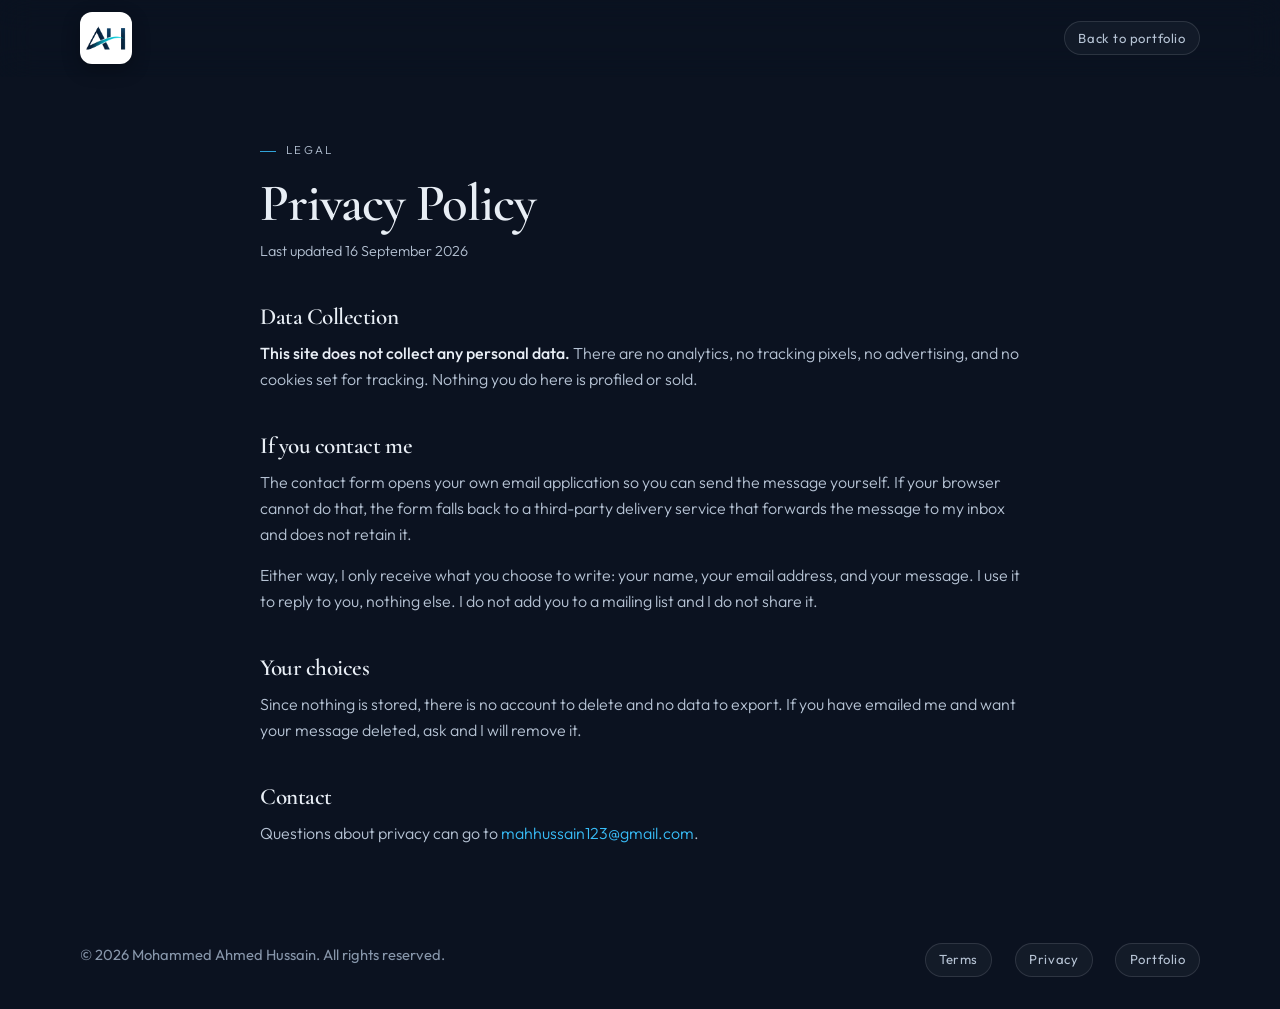
==== privacy.html @ 2aa9de1c "Rename privacy heading to Data Collection Co-authored-by: Cursor <cursoragent@cursor.com>" ====
<!doctype html>
<html lang="en">
  <head>
    <meta charset="utf-8" />
    <meta name="viewport" content="width=device-width, initial-scale=1" />
    <meta name="theme-color" content="#0b1220" />
    <title>Privacy Policy | Ahmed Hussain</title>
    <meta
      name="description"
      content="Privacy policy for ahmedhussain.in. The site collects no personal data, sets no tracking cookies, and runs no analytics."
    />
    <meta name="robots" content="index, follow" />
    <link rel="canonical" href="https://ahmedhussain.in/privacy.html" />
    <link rel="preconnect" href="https://fonts.googleapis.com" />
    <link rel="preconnect" href="https://fonts.gstatic.com" crossorigin />
    <link
      href="https://fonts.googleapis.com/css2?family=Cormorant+Garamond:ital,wght@0,500;0,600;0,700;1,500&family=Outfit:wght@300;400;500;600&display=swap"
      rel="stylesheet"
    />
    <link rel="icon" type="image/png" href="assets/favicon.png?v=2" />
    <link rel="stylesheet" href="styles.css?v=20260916f" />
  </head>
  <body class="legal-page">
    <header class="site-header">
      <div class="nav-wrap">
        <a class="logo" href="index.html" aria-label="Ahmed Hussain home">
          <img src="assets/logo.png" alt="AH logo" width="52" height="52" />
        </a>
        <a class="footer-link" href="index.html">Back to portfolio</a>
      </div>
    </header>

    <main class="legal" id="main">
      <p class="eyebrow">Legal</p>
      <h1>Privacy Policy</h1>
      <p class="legal-updated">Last updated 16 September 2026</p>

      <h2>Data Collection</h2>
      <p>
        <strong>This site does not collect any personal data.</strong>
        There are no analytics, no tracking pixels, no advertising, and no
        cookies set for tracking. Nothing you do here is profiled or sold.
      </p>

      <h2>If you contact me</h2>
      <p>
        The contact form opens your own email application so you can send the
        message yourself. If your browser cannot do that, the form falls back
        to a third-party delivery service that forwards the message to my
        inbox and does not retain it.
      </p>
      <p>
        Either way, I only receive what you choose to write: your name, your
        email address, and your message. I use it to reply to you, nothing
        else. I do not add you to a mailing list and I do not share it.
      </p>

      <h2>Your choices</h2>
      <p>
        Since nothing is stored, there is no account to delete and no data to
        export. If you have emailed me and want your message deleted, ask and
        I will remove it.
      </p>

      <h2>Contact</h2>
      <p>
        Questions about privacy can go to
        <a href="mailto:mahhussain123@gmail.com">mahhussain123@gmail.com</a>.
      </p>
    </main>

    <footer class="site-footer">
      <p>© <span id="year">2026</span> Mohammed Ahmed Hussain. All rights reserved.</p>
      <div class="footer-links">
        <a class="footer-link" href="terms.html">Terms</a>
        <a class="footer-link" href="privacy.html">Privacy</a>
        <a class="footer-link" href="index.html">Portfolio</a>
      </div>
    </footer>

    <script>
      document.getElementById("year").textContent = new Date().getFullYear();
    </script>
  </body>
</html>
---- styles.css ----
:root {
  --bg: #0b1220;
  --bg-deep: #151d2e;
  --ink: #e8eef5;
  --ink-soft: #b6c3d4;
  --muted: #8796aa;
  --line: rgba(232, 238, 245, 0.12);
  --teal: #38bdf8;
  --teal-deep: #7dd3fc;
  --amber: #67e8f9;
  --amber-soft: #164e63;
  --teal-rgb: 56, 189, 248;
  --amber-rgb: 103, 232, 249;
  --ink-rgb: 232, 238, 245;
  --aurora-1: #16324a;
  --aurora-2: #1a2740;
  --aurora-3: #122033;
  --white: #0f172a;
  --shadow: 0 24px 60px rgba(0, 0, 0, 0.35);
  --shadow-lift: 0 26px 54px rgba(0, 0, 0, 0.45);
  --radius: 28px;
  --max: 1120px;
  --ease: cubic-bezier(0.22, 0.68, 0.3, 1);
}

*,
*::before,
*::after {
  box-sizing: border-box;
}

html {
  scroll-behavior: smooth;
  scroll-padding-top: 88px;
}

html.lenis,
html.lenis body {
  height: auto;
}

html.lenis {
  scroll-behavior: auto;
}

body {
  margin: 0;
  position: relative;
  font-family: "Outfit", system-ui, sans-serif;
  color: var(--ink);
  background: var(--bg);
  line-height: 1.6;
  overflow-x: hidden;
}

img {
  max-width: 100%;
  display: block;
}

a {
  color: inherit;
  text-decoration: none;
}

h1,
h2,
h3 {
  font-family: "Cormorant Garamond", Georgia, serif;
  font-weight: 600;
  line-height: 1.08;
  letter-spacing: -0.02em;
  margin: 0;
}

p,
ul,
ol {
  margin: 0;
}

.sr-only {
  position: absolute;
  width: 1px;
  height: 1px;
  padding: 0;
  margin: -1px;
  overflow: hidden;
  clip: rect(0, 0, 0, 0);
  white-space: nowrap;
  border: 0;
}

.skip-link {
  position: absolute;
  left: 1rem;
  top: -4rem;
  background: var(--ink);
  color: var(--bg);
  padding: 0.6rem 1rem;
  z-index: 60;
}

.skip-link:focus {
  top: 1rem;
}

/* ---------- intro curtain ---------- */

.intro {
  position: fixed;
  inset: 0;
  z-index: 100;
  display: grid;
  place-items: center;
  background: var(--bg);
  pointer-events: none;
  animation: intro-out 0.7s var(--ease) 0.5s forwards;
}

.intro-mark {
  display: block;
  width: 64px;
  height: 64px;
  border-radius: 18px;
  overflow: hidden;
  box-shadow: 0 18px 40px rgba(var(--ink-rgb), 0.18);
  animation: intro-mark 1.15s var(--ease) both;
}

.intro-mark img {
  width: 100%;
  height: 100%;
  object-fit: cover;
}

@keyframes intro-out {
  to {
    opacity: 0;
    visibility: hidden;
  }
}

@keyframes intro-mark {
  0% {
    opacity: 0;
    transform: scale(0.8);
  }
  45% {
    opacity: 1;
    transform: scale(1);
  }
  100% {
    opacity: 0;
    transform: scale(1.08);
  }
}

/* ---------- ambient background ---------- */

.fx-canvas {
  position: fixed;
  inset: 0;
  pointer-events: none;
}

.fx-back {
  z-index: -1;
}

.fx-front {
  z-index: 55;
}

.aurora {
  position: fixed;
  inset: 0;
  z-index: -2;
  overflow: hidden;
  pointer-events: none;
  transform: translate3d(0, var(--aurora-y, 0px), 0);
  will-change: transform;
}

.blob {
  position: absolute;
  border-radius: 50%;
  filter: blur(70px);
  opacity: 0.55;
}

.blob-1 {
  width: 46vw;
  height: 46vw;
  top: -12vw;
  right: -8vw;
  background: radial-gradient(circle, var(--aurora-1) 0%, transparent 70%);
  animation: drift-1 22s ease-in-out infinite;
}

.blob-2 {
  width: 40vw;
  height: 40vw;
  top: 38vh;
  left: -12vw;
  background: radial-gradient(circle, var(--aurora-2) 0%, transparent 70%);
  animation: drift-2 27s ease-in-out infinite;
}

.blob-3 {
  width: 34vw;
  height: 34vw;
  bottom: -10vw;
  right: 12vw;
  background: radial-gradient(circle, var(--aurora-3) 0%, transparent 70%);
  animation: drift-3 31s ease-in-out infinite;
}

@keyframes drift-1 {
  50% {
    transform: translate3d(-4vw, 4vh, 0) scale(1.08);
  }
}

@keyframes drift-2 {
  50% {
    transform: translate3d(5vw, -5vh, 0) scale(1.12);
  }
}

@keyframes drift-3 {
  50% {
    transform: translate3d(-3vw, -4vh, 0) scale(1.06);
  }
}

/* Outline shapes parked in the page margins. The layer spans the document so
   they scroll past with the content, and clips so they can never widen it. */
.decor-layer {
  position: absolute;
  inset: 0;
  z-index: -1;
  overflow: hidden;
  pointer-events: none;
}

.deco {
  position: absolute;
  pointer-events: none;
  opacity: 0.5;
}

.deco-ring-1,
.deco-ring-2 {
  border: 1px solid rgba(var(--teal-rgb), 0.22);
  border-radius: 50%;
}

.deco-ring-1 {
  width: 190px;
  height: 190px;
  top: 14%;
  right: -60px;
  animation: deco-float-a 26s ease-in-out infinite;
}

.deco-ring-2 {
  width: 110px;
  height: 110px;
  top: 41%;
  left: -34px;
  animation: deco-float-b 31s ease-in-out infinite;
}

.deco-square {
  width: 120px;
  height: 120px;
  top: 63%;
  right: 3vw;
  border: 1px solid rgba(var(--amber-rgb), 0.16);
  border-radius: 28px;
  animation: deco-spin 44s linear infinite;
}

/* a thin plus mark, drawn from two crossed gradients */
.deco-cross {
  width: 46px;
  height: 46px;
  top: 84%;
  left: 5vw;
  background: linear-gradient(rgba(var(--teal-rgb), 0.3), rgba(var(--teal-rgb), 0.3))
      center / 1px 100% no-repeat,
    linear-gradient(rgba(var(--teal-rgb), 0.3), rgba(var(--teal-rgb), 0.3)) center /
      100% 1px no-repeat;
  animation: deco-float-b 19s ease-in-out infinite;
}

@keyframes deco-float-a {
  50% {
    transform: translate3d(-24px, 30px, 0) rotate(8deg);
  }
}

@keyframes deco-float-b {
  50% {
    transform: translate3d(20px, -26px, 0) rotate(-10deg);
  }
}

@keyframes deco-spin {
  to {
    transform: rotate(360deg);
  }
}

.grain {
  pointer-events: none;
  position: fixed;
  inset: 0;
  z-index: -1;
  opacity: 0.08;
  background-image: url("data:image/svg+xml,%3Csvg xmlns='http://www.w3.org/2000/svg' width='180' height='180'%3E%3Cfilter id='n'%3E%3CfeTurbulence type='fractalNoise' baseFrequency='.85' numOctaves='2' stitchTiles='stitch'/%3E%3C/filter%3E%3Crect width='180' height='180' filter='url(%23n)' opacity='.55'/%3E%3C/svg%3E");
}

.cursor-glow {
  position: fixed;
  top: 0;
  left: 0;
  width: 420px;
  height: 420px;
  margin: -210px 0 0 -210px;
  border-radius: 50%;
  pointer-events: none;
  z-index: 0;
  opacity: 0;
  background: radial-gradient(circle, rgba(var(--teal-rgb), 0.1) 0%, transparent 65%);
  transition: opacity 0.5s ease;
  will-change: transform;
}

.cursor-glow.is-on {
  opacity: 1;
}

/* warms up over anything interactive */
.cursor-glow.is-hot {
  background: radial-gradient(circle, rgba(var(--amber-rgb), 0.15) 0%, transparent 62%);
}

.scroll-progress {
  position: fixed;
  top: 0;
  left: 0;
  right: 0;
  height: 3px;
  z-index: 50;
  background: transparent;
}

.scroll-progress span {
  display: block;
  height: 100%;
  width: 0;
  background: linear-gradient(90deg, var(--teal), var(--amber));
  box-shadow: 0 0 12px rgba(var(--teal-rgb), 0.4);
}

.site-header,
main,
.site-footer {
  position: relative;
  z-index: 1;
}

/* ---------- header ---------- */

.site-header {
  position: sticky;
  top: 0;
  z-index: 40;
  backdrop-filter: blur(16px);
  background: color-mix(in srgb, var(--bg) 72%, transparent);
  border-bottom: 1px solid transparent;
  transition: border-color 0.3s ease, background 0.3s ease,
    box-shadow 0.3s ease;
}

.site-header.scrolled {
  border-bottom-color: var(--line);
  background: color-mix(in srgb, var(--bg) 94%, transparent);
  box-shadow: 0 10px 30px rgba(var(--ink-rgb), 0.06);
}

.nav-wrap {
  width: min(var(--max), calc(100% - 2.5rem));
  margin: 0 auto;
  display: flex;
  align-items: center;
  justify-content: space-between;
  min-height: 76px;
  transition: min-height 0.3s ease;
}

.site-header.scrolled .nav-wrap {
  min-height: 66px;
}

.logo {
  display: inline-flex;
  align-items: center;
  line-height: 0;
  border-radius: 12px;
  overflow: hidden;
  background: #fff;
  box-shadow: 0 6px 18px rgba(0, 0, 0, 0.28);
  transition: transform 0.35s var(--ease), box-shadow 0.35s ease;
}

.logo img {
  width: 52px;
  height: 52px;
  display: block;
  object-fit: cover;
  transition: transform 0.4s var(--ease);
}

.logo:hover,
.logo:focus-visible {
  transform: translateY(-2px) rotate(-2deg);
  box-shadow: 0 14px 26px rgba(var(--ink-rgb), 0.18);
}

.logo:hover img {
  transform: scale(1.06);
}

.site-nav {
  display: flex;
  align-items: center;
  gap: 1.6rem;
  font-size: 0.92rem;
  font-weight: 500;
}

.site-nav a {
  position: relative;
  transition: color 0.25s ease;
}

.site-nav a:not(.nav-cta)::after {
  content: "";
  position: absolute;
  left: 0;
  bottom: -6px;
  width: 0;
  height: 1.5px;
  border-radius: 2px;
  background: linear-gradient(90deg, var(--teal), var(--amber));
  transition: width 0.3s var(--ease);
}

.site-nav a:not(.nav-cta):hover::after,
.site-nav a:not(.nav-cta):focus-visible::after,
.site-nav a:not(.nav-cta).active::after {
  width: 100%;
}

.site-nav a:not(.nav-cta).active {
  color: var(--teal-deep);
}

.nav-cta {
  background: var(--ink);
  color: var(--bg);
  padding: 0.55rem 1.1rem;
  border-radius: 999px;
  overflow: hidden;
  --tx: 0px;
  --ty: 0px;
  --stretch-x: 1;
  --stretch-y: 1;
  --pull-angle: 0deg;
  transform: translate3d(var(--tx), var(--ty), 0) rotate(var(--pull-angle))
    scale(var(--stretch-x), var(--stretch-y)) rotate(calc(var(--pull-angle) * -1));
  transition: background 0.3s ease, transform 0.25s var(--ease),
    box-shadow 0.3s ease;
}

.nav-cta:hover,
.nav-cta:focus-visible {
  background: var(--teal);
  box-shadow: 0 10px 22px rgba(var(--teal-rgb), 0.28), 0 0 22px var(--rim-glow);
}

.nav-toggle {
  display: none;
  width: 42px;
  height: 42px;
  border: 1px solid var(--line);
  background: transparent;
  border-radius: 999px;
  cursor: pointer;
  position: relative;
  transition: border-color 0.25s ease, background 0.25s ease;
}

.nav-toggle:hover {
  border-color: var(--ink);
  background: rgba(var(--ink-rgb), 0.06);
}

.nav-toggle .bar {
  position: absolute;
  left: 12px;
  right: 12px;
  height: 1.5px;
  background: var(--ink);
  transition: transform 0.3s var(--ease), top 0.3s var(--ease);
}

.nav-toggle .bar:nth-child(2) {
  top: 16px;
}

.nav-toggle .bar:nth-child(3) {
  top: 24px;
}

.nav-toggle[aria-expanded="true"] .bar:nth-child(2) {
  top: 20px;
  transform: rotate(45deg);
}

.nav-toggle[aria-expanded="true"] .bar:nth-child(3) {
  top: 20px;
  transform: rotate(-45deg);
}

/* ---------- buttons ---------- */

@property --angle {
  syntax: "<angle>";
  inherits: true;
  initial-value: 0deg;
}

.btn {
  position: relative;
  isolation: isolate;
  overflow: hidden;
  display: inline-flex;
  align-items: center;
  gap: 0.55rem;
  border: 0;
  cursor: pointer;
  font: inherit;
  font-weight: 500;
  border-radius: 999px;
  padding: 0.9rem 1.45rem;
  --tx: 0px;
  --ty: 0px;
  --stretch-x: 1;
  --stretch-y: 1;
  --pull-angle: 0deg;
  transform: translate3d(var(--tx), var(--ty), 0) rotate(var(--pull-angle))
    scale(var(--stretch-x), var(--stretch-y)) rotate(calc(var(--pull-angle) * -1));
  transition: transform 0.25s var(--ease), background 0.3s ease,
    color 0.3s ease, box-shadow 0.35s ease, border-color 0.3s ease;
}

.btn.is-pulling,
.nav-cta.is-pulling {
  transition: background 0.3s ease, color 0.3s ease, box-shadow 0.35s ease,
    border-color 0.3s ease;
  will-change: transform;
  z-index: 5;
}

.btn.is-snapping,
.nav-cta.is-snapping {
  transition: transform 0.55s cubic-bezier(0.2, 1.55, 0.35, 1), background 0.3s ease,
    color 0.3s ease, box-shadow 0.35s ease, border-color 0.3s ease;
}

.btn > span:not(.ripple),
.btn > svg {
  position: relative;
  z-index: 2;
}

/* Hover lights the whole button edge, with two bright hot spots that travel
   around it. Rim colours are per-button so they read on light and dark faces.
   script.js advances --angle, so the sweep runs even in browsers that cannot
   interpolate a registered custom property. */
.btn,
.nav-cta {
  --rim: rgba(255, 255, 255, 0.34);
  --rim-hot: rgba(255, 255, 255, 0.9);
  --rim-core: #ffffff;
  --rim-glow: rgba(255, 255, 255, 0.35);
}

.btn-ghost,
.linkedin-btn,
.contact-resume {
  --rim: rgba(255, 255, 255, 0.34);
  --rim-hot: rgba(255, 255, 255, 0.9);
  --rim-core: #ffffff;
  --rim-glow: rgba(255, 255, 255, 0.35);
}

.btn::before,
.nav-cta::before {
  content: "";
  position: absolute;
  inset: 0;
  z-index: 3;
  border-radius: inherit;
  padding: 3px;
  opacity: 0;
  pointer-events: none;
  background: conic-gradient(
    from var(--angle, 0deg),
    var(--rim) 0deg,
    var(--rim-hot) 32deg,
    var(--rim-core) 47deg,
    var(--rim-hot) 62deg,
    var(--rim) 96deg,
    var(--rim) 172deg,
    var(--rim-hot) 212deg,
    var(--rim-core) 227deg,
    var(--rim-hot) 242deg,
    var(--rim) 276deg,
    var(--rim) 360deg
  );
  -webkit-mask: linear-gradient(#000 0 0) content-box, linear-gradient(#000 0 0);
  -webkit-mask-composite: xor;
  mask: linear-gradient(#000 0 0) content-box, linear-gradient(#000 0 0);
  mask-composite: exclude;
  transition: opacity 0.2s ease;
}

.btn:hover::before,
.btn:focus-visible::before,
.btn.is-pressed::before,
.nav-cta:hover::before,
.nav-cta:focus-visible::before,
.nav-cta.is-pressed::before {
  opacity: 1;
}

.btn svg {
  width: 16px;
  height: 16px;
  transition: transform 0.35s var(--ease);
}

.btn:hover svg {
  transform: translate3d(2px, -2px, 0);
}

.btn::after {
  content: "";
  position: absolute;
  top: 0;
  bottom: 0;
  left: -130%;
  width: 55%;
  z-index: 1;
  transform: skewX(-18deg);
  background: linear-gradient(
    100deg,
    transparent,
    rgba(255, 255, 255, 0.4),
    transparent
  );
  transition: left 0.65s var(--ease);
}

.btn:hover::after,
.btn:focus-visible::after {
  left: 150%;
}

.btn-primary {
  background: var(--ink);
  color: var(--bg);
  box-shadow: 0 10px 24px rgba(var(--ink-rgb), 0.18);
}

.btn-primary:hover,
.btn-primary:focus-visible {
  background: var(--teal);
  box-shadow: 0 18px 34px rgba(var(--teal-rgb), 0.32), 0 0 30px var(--rim-glow);
}

.btn-ghost {
  background: rgba(var(--ink-rgb), 0.05);
  color: var(--ink);
  border: 1px solid var(--line);
}

.btn-ghost::after {
  background: linear-gradient(
    100deg,
    transparent,
    rgba(var(--ink-rgb), 0.07),
    transparent
  );
}

.btn-ghost:hover,
.btn-ghost:focus-visible {
  border-color: var(--ink);
  background: rgba(var(--ink-rgb), 0.1);
  box-shadow: 0 14px 28px rgba(var(--ink-rgb), 0.1), 0 0 26px var(--rim-glow);
}

.ripple {
  position: absolute;
  z-index: 1;
  border-radius: 50%;
  transform: scale(0);
  background: rgba(255, 255, 255, 0.35);
  animation: ripple 0.65s ease-out forwards;
  pointer-events: none;
}

.btn-ghost .ripple {
  background: rgba(var(--ink-rgb), 0.12);
}

@keyframes ripple {
  to {
    transform: scale(2.6);
    opacity: 0;
  }
}

/* ---------- hero ---------- */

.hero {
  position: relative;
  width: min(var(--max), calc(100% - 2.5rem));
  margin: 2.2rem auto 0;
  display: grid;
  grid-template-columns: 1.05fr 0.95fr;
  gap: 3.5rem;
  align-items: center;
  min-height: calc(100vh - 150px);
  padding-bottom: 4rem;
}

.badge[hidden] {
  display: none;
}

.badge {
  display: inline-flex;
  align-items: center;
  gap: 0.55rem;
  padding: 0.4rem 0.9rem;
  margin-bottom: 1.1rem;
  border: 1px solid var(--line);
  border-radius: 999px;
  background: rgba(var(--ink-rgb), 0.08);
  font-size: 0.8rem;
  color: var(--ink-soft);
  backdrop-filter: blur(6px);
}

.pulse {
  position: relative;
  width: 8px;
  height: 8px;
  border-radius: 50%;
  background: #3f9e6f;
  flex: 0 0 auto;
}

.pulse::after {
  content: "";
  position: absolute;
  inset: 0;
  border-radius: 50%;
  background: #3f9e6f;
  animation: ping 1.9s ease-out infinite;
}

@keyframes ping {
  from {
    transform: scale(1);
    opacity: 0.6;
  }
  to {
    transform: scale(3);
    opacity: 0;
  }
}

.eyebrow {
  color: var(--teal);
  text-transform: uppercase;
  letter-spacing: 0.18em;
  font-size: 0.72rem;
  font-weight: 600;
  margin-bottom: 1rem;
}

.hero-hello {
  margin: 0 0 0.15rem;
  font-family: "Cormorant Garamond", Georgia, serif;
  font-size: clamp(1.35rem, 2.4vw, 1.85rem);
  font-style: italic;
  font-weight: 500;
  color: var(--ink-soft);
  letter-spacing: -0.01em;
}

.hero-title {
  font-size: clamp(3.4rem, 7vw, 6.4rem);
  font-weight: 600;
}

.hero-title .line {
  display: block;
  overflow: hidden;
}

.hero-title .line span {
  display: block;
}

.role {
  margin-top: 0.85rem;
  font-size: 1.08rem;
  color: var(--ink-soft);
  max-width: 30rem;
  overflow-wrap: break-word;
}

.rotator {
  display: inline-block;
  color: var(--teal-deep);
  font-weight: 500;
  transition: opacity 0.35s ease, transform 0.35s var(--ease);
}

.rotator.is-swapping {
  opacity: 0;
  transform: translateY(-8px);
}

.lede {
  margin-top: 1.4rem;
  max-width: 36rem;
  font-size: 1.08rem;
  color: var(--ink-soft);
  font-weight: 300;
  overflow-wrap: anywhere;
}

.lede-support {
  margin-top: 0.85rem;
  font-size: 0.98rem;
  opacity: 0.92;
}

.hero-actions {
  display: flex;
  flex-wrap: wrap;
  gap: 0.8rem;
  margin-top: 2rem;
}

.hero-portrait {
  position: relative;
  isolation: isolate;
  padding: 18px;
}

.portrait-glow {
  position: absolute;
  inset: -8% -6%;
  z-index: -1;
  border-radius: 50%;
  filter: blur(46px);
  opacity: 0.75;
  background: radial-gradient(
    circle at 50% 40%,
    rgba(var(--teal-rgb), 0.22),
    transparent 70%
  );
  animation: breathe 9s ease-in-out infinite;
}

@keyframes breathe {
  50% {
    transform: scale(1.08);
    opacity: 0.95;
  }
}

.portrait-ring {
  position: absolute;
  inset: 4px;
  border: 1px dashed var(--amber-soft);
  border-radius: 42% 42% 28% 28% / 28% 28% 48% 48%;
  pointer-events: none;
  animation: ring-spin 38s linear infinite;
}

@keyframes ring-spin {
  to {
    transform: rotate(360deg);
  }
}

.portrait-frame {
  position: relative;
  border-radius: 42% 42% 28% 28% / 28% 28% 48% 48%;
  overflow: hidden;
  box-shadow: var(--shadow);
  background: #ccd6dc;
  aspect-ratio: 4 / 5;
  animation: float 7s ease-in-out infinite;
  transition: box-shadow 0.4s ease;
}

@keyframes float {
  50% {
    transform: translateY(-12px);
  }
}

.hero-portrait:hover .portrait-frame {
  box-shadow: 0 34px 70px rgba(var(--ink-rgb), 0.22);
}

.portrait-frame img {
  width: 100%;
  height: 100%;
  object-fit: cover;
  object-position: 50% 12%;
  transform: scale(1.04);
  transition: transform 0.9s var(--ease);
}

.hero-portrait:hover .portrait-frame img {
  transform: scale(1.09);
}

.portrait-shine {
  position: absolute;
  top: -60%;
  left: -70%;
  width: 55%;
  height: 220%;
  transform: rotate(18deg);
  background: linear-gradient(
    100deg,
    transparent,
    rgba(255, 255, 255, 0.35),
    transparent
  );
  transition: left 0.9s var(--ease);
  pointer-events: none;
}

.hero-portrait:hover .portrait-shine {
  left: 130%;
}

.scroll-cue {
  position: absolute;
  left: 50%;
  bottom: 0.4rem;
  transform: translateX(-50%);
  display: flex;
  align-items: center;
  gap: 0.6rem;
  color: var(--muted);
  font-size: 0.75rem;
  letter-spacing: 0.16em;
  text-transform: uppercase;
  transition: color 0.3s ease;
}

.scroll-cue:hover {
  color: var(--teal);
}

.scroll-cue-track {
  position: relative;
  width: 22px;
  height: 36px;
  border: 1px solid var(--line);
  border-radius: 999px;
  display: block;
}

.scroll-cue-dot {
  position: absolute;
  left: 50%;
  top: 7px;
  width: 4px;
  height: 4px;
  margin-left: -2px;
  border-radius: 50%;
  background: var(--teal);
  animation: cue 1.9s ease-in-out infinite;
}

@keyframes cue {
  50% {
    transform: translateY(16px);
    opacity: 0.35;
  }
}

/* ---------- stats ---------- */

.stats {
  width: min(var(--max), calc(100% - 2.5rem));
  margin: 0 auto;
  display: grid;
  grid-template-columns: repeat(4, 1fr);
  border-top: 1px solid var(--line);
  border-bottom: 1px solid var(--line);
}

.stats article {
  padding: 1.7rem 1.2rem;
  transition: background 0.35s ease;
}

.stats article + article {
  border-left: 1px solid var(--line);
}

.stats article:hover {
  background: rgba(var(--ink-rgb), 0.06);
}

.stats strong {
  display: block;
  font-family: "Cormorant Garamond", Georgia, serif;
  font-size: 2.4rem;
  font-weight: 600;
  line-height: 1;
  margin-bottom: 0.45rem;
  transition: color 0.3s ease, transform 0.35s var(--ease);
}

.stats article:hover strong {
  color: var(--teal);
  transform: translateY(-2px);
}

.stats span {
  color: var(--muted);
  font-size: 0.92rem;
}

/* ---------- marquee ---------- */

.marquee {
  margin-top: 3rem;
  padding: 1.05rem 0;
  overflow: hidden;
  border-top: 1px solid var(--line);
  border-bottom: 1px solid var(--line);
  -webkit-mask-image: linear-gradient(
    90deg,
    transparent,
    #000 12%,
    #000 88%,
    transparent
  );
  mask-image: linear-gradient(
    90deg,
    transparent,
    #000 12%,
    #000 88%,
    transparent
  );
}

.marquee-track {
  display: flex;
  align-items: center;
  gap: 1.6rem;
  width: max-content;
  animation: marquee 34s linear infinite;
  font-family: "Cormorant Garamond", Georgia, serif;
  font-size: 1.35rem;
  color: var(--teal-deep);
  opacity: 0.75;
  white-space: nowrap;
}

.marquee:hover .marquee-track {
  animation-play-state: paused;
}

@keyframes marquee {
  to {
    transform: translateX(-50%);
  }
}

/* ---------- sections ---------- */

.section {
  width: min(var(--max), calc(100% - 2.5rem));
  margin: 0 auto;
  padding: 6.5rem 0 0;
  scroll-margin-top: 88px;
}

/* Hairline seam with a lit centre dot, drawn outward as the section arrives.
   Both marks live in one pseudo-element so .section needs no positioning. */
.section::before {
  content: "";
  display: block;
  height: 9px;
  width: min(100%, 720px);
  margin: 0 auto 4.2rem;
  transition: transform 1.2s var(--ease), opacity 0.8s ease;
  background: linear-gradient(
        90deg,
        transparent,
        var(--line) 22%,
        var(--line) 78%,
        transparent
      )
      center / 100% 1px no-repeat,
    radial-gradient(circle, var(--teal) 0 2.5px, transparent 3px) center / 100% 100%
      no-repeat;
}

/* only hidden up front when scripting can draw it back in */
html.js .section::before {
  transform: scaleX(0.15);
  opacity: 0;
}

html.js .section.is-seamed::before {
  transform: scaleX(1);
  opacity: 1;
}

/* Blueprint patch: a faint measured grid, masked to a soft circle so it reads
   as texture in the margin rather than a panel with edges. */
.capability,
.approach {
  position: relative;
}

.capability::after,
.approach::after {
  content: "";
  position: absolute;
  z-index: -1;
  width: 330px;
  height: 330px;
  pointer-events: none;
  background-image: repeating-linear-gradient(
      90deg,
      rgba(var(--teal-rgb), 0.17) 0 1px,
      transparent 1px 46px
    ),
    repeating-linear-gradient(
      0deg,
      rgba(var(--teal-rgb), 0.17) 0 1px,
      transparent 1px 46px
    );
  -webkit-mask-image: radial-gradient(circle at 50% 50%, #000, transparent 68%);
  mask-image: radial-gradient(circle at 50% 50%, #000, transparent 68%);
}

.capability::after {
  top: 7rem;
  right: -70px;
}

.approach::after {
  bottom: -40px;
  left: -80px;
}

/* leading tick, pairing with the trailing rule below */
.eyebrow::before {
  content: "";
  display: inline-block;
  width: 16px;
  height: 1px;
  margin-right: 0.65rem;
  vertical-align: middle;
  background: var(--teal);
  opacity: 0.85;
}

.section-heading .eyebrow::after {
  content: "";
  display: inline-block;
  width: 0;
  height: 1px;
  margin-left: 0.7rem;
  vertical-align: middle;
  background: linear-gradient(90deg, var(--teal), transparent);
  transition: width 0.9s var(--ease) 0.25s;
}

.section-heading .eyebrow.is-visible::after {
  width: 64px;
}

.section-heading h2 {
  font-size: clamp(2.2rem, 4vw, 3.6rem);
  max-width: 14ch;
}

@supports (-webkit-background-clip: text) or (background-clip: text) {
  .section-heading h2 {
    background: linear-gradient(100deg, var(--ink) 20%, var(--teal) 100%);
    -webkit-background-clip: text;
    background-clip: text;
    color: transparent;
  }
}

.about-grid {
  margin-top: 2.6rem;
  display: grid;
  grid-template-columns: 0.85fr 1.15fr;
  gap: 3rem;
  align-items: start;
}

.about blockquote {
  position: relative;
  font-family: "Cormorant Garamond", Georgia, serif;
  font-size: clamp(1.7rem, 3vw, 2.35rem);
  font-style: italic;
  line-height: 1.25;
  color: var(--teal-deep);
  padding-left: 1.4rem;
}

.about blockquote::before {
  content: "";
  position: absolute;
  left: 0;
  top: 0.2rem;
  bottom: 0.2rem;
  width: 2px;
  border-radius: 2px;
  background: linear-gradient(var(--teal), transparent);
}

.about-copy p + p {
  margin-top: 1.1rem;
}

.about-copy {
  color: var(--ink-soft);
  font-size: 1.05rem;
  font-weight: 300;
}

/* ---------- timeline ---------- */

.timeline {
  list-style: none;
  padding: 0;
  margin: 3rem 0 0;
}

.timeline > li {
  position: relative;
  display: grid;
  grid-template-columns: 220px 1fr;
  gap: 2.5rem;
  padding: 2.2rem 0;
  border-top: 1px solid var(--line);
}

.timeline > li::after {
  content: "";
  position: absolute;
  left: 192px;
  top: 2.75rem;
  width: 9px;
  height: 9px;
  border-radius: 50%;
  background: var(--teal);
  box-shadow: 0 0 0 5px rgba(var(--teal-rgb), 0.12);
  transform: scale(0);
  transition: transform 0.5s var(--ease) 0.15s;
}

.timeline > li.is-visible::after {
  transform: scale(1);
}

.timeline > li:hover::after {
  background: var(--amber);
  box-shadow: 0 0 0 8px rgba(var(--amber-rgb), 0.16);
}

.when {
  display: flex;
  flex-direction: column;
  gap: 0.35rem;
  color: var(--muted);
  font-size: 0.92rem;
  padding-top: 0.35rem;
}

.when-range {
  color: var(--ink-soft);
  font-weight: 500;
}

.what h3 {
  font-size: 2rem;
  transition: color 0.3s ease;
}

.timeline > li:hover .what h3 {
  color: var(--teal-deep);
}

.org {
  color: var(--teal);
  font-weight: 500;
  margin: 0.35rem 0 0.9rem;
}

.role-label {
  margin: 1.1rem 0 0.55rem;
  color: var(--ink);
  font-weight: 500;
  font-size: 0.95rem;
}

.own-areas {
  margin-top: 1.4rem;
  padding-top: 1.1rem;
  border-top: 1px solid var(--line);
}

.own-areas h4 {
  margin: 0 0 0.45rem;
  font-family: "Outfit", system-ui, sans-serif;
  font-size: 0.78rem;
  font-weight: 500;
  letter-spacing: 0.12em;
  text-transform: uppercase;
  color: var(--muted);
}

.own-areas p {
  margin: 0;
  color: var(--teal-deep);
  font-weight: 500;
  max-width: none;
}

.work-details {
  margin-top: 0.85rem;
}

.work-details summary {
  cursor: pointer;
  list-style: none;
  display: inline-flex;
  align-items: center;
  gap: 0.35rem;
  color: var(--teal);
  font-size: 0.88rem;
  font-weight: 500;
  transition: color 0.25s ease;
}

.work-details summary::-webkit-details-marker {
  display: none;
}

.work-details summary::after {
  content: "→";
  transition: transform 0.25s var(--ease);
}

.work-details[open] summary::after {
  transform: rotate(90deg);
}

.work-details summary:hover,
.work-details summary:focus-visible {
  color: var(--teal-deep);
}

.work-details p {
  margin-top: 0.7rem;
  color: var(--ink-soft);
  font-weight: 300;
}

.what p {
  color: var(--ink-soft);
  max-width: 62ch;
}

.what ul {
  margin: 1rem 0 0;
  padding-left: 0;
  list-style: none;
  color: var(--ink-soft);
  display: grid;
  gap: 0.5rem;
}

.what ul li {
  position: relative;
  padding-left: 1.2rem;
  transition: transform 0.25s var(--ease), color 0.25s ease;
}

.what ul li::before {
  content: "";
  position: absolute;
  left: 0;
  top: 0.62em;
  width: 6px;
  height: 6px;
  border-radius: 50%;
  background: var(--amber);
  opacity: 0.6;
  transition: opacity 0.25s ease, background 0.25s ease, transform 0.25s ease;
}

.what ul li:hover {
  color: var(--ink);
  transform: translateX(4px);
}

.what ul li:hover::before {
  opacity: 1;
  background: var(--teal);
  transform: scale(1.2);
}

/* ---------- cards ---------- */

.skill-groups {
  margin-top: 2.8rem;
  display: grid;
  grid-template-columns: repeat(4, 1fr);
  gap: 1rem;
}

.achievement-grid {
  margin-top: 2.6rem;
  display: grid;
  grid-template-columns: repeat(auto-fit, minmax(220px, 1fr));
  gap: 1rem;
}

.leadership-grid,
.explore-grid {
  margin-top: 2.6rem;
  display: grid;
  grid-template-columns: repeat(2, 1fr);
  gap: 1rem;
}

.skill-groups article,
.achievement-grid article,
.leadership-grid article,
.explore-grid article,
.approach-steps li {
  background: rgba(var(--ink-rgb), 0.07);
  border: 1px solid var(--line);
  border-radius: 22px;
  transition: box-shadow 0.4s ease, border-color 0.4s ease,
    background 0.4s ease, transform 0.35s var(--ease);
}

/* Corner ticks, drawn as eight hairline slivers pinned to the four corners.
   They sit at low opacity and brighten with the card. */
.skill-groups article::before,
.achievement-grid article::before,
.leadership-grid article::before,
.explore-grid article::before,
.approach-steps li::before {
  content: "";
  position: absolute;
  inset: 11px;
  z-index: 1;
  pointer-events: none;
  opacity: 0.35;
  transition: opacity 0.4s ease;
  --tick: linear-gradient(rgba(var(--teal-rgb), 0.85), rgba(var(--teal-rgb), 0.85));
  background: var(--tick) top left / 13px 1px no-repeat,
    var(--tick) top left / 1px 13px no-repeat,
    var(--tick) top right / 13px 1px no-repeat,
    var(--tick) top right / 1px 13px no-repeat,
    var(--tick) bottom left / 13px 1px no-repeat,
    var(--tick) bottom left / 1px 13px no-repeat,
    var(--tick) bottom right / 13px 1px no-repeat,
    var(--tick) bottom right / 1px 13px no-repeat;
}

.skill-groups article:hover::before,
.achievement-grid article:hover::before,
.leadership-grid article:hover::before,
.explore-grid article:hover::before,
.approach-steps li:hover::before {
  opacity: 1;
}

.skill-groups article:hover,
.achievement-grid article:hover,
.leadership-grid article:hover,
.explore-grid article:hover,
.approach-steps li:hover {
  border-color: rgba(var(--teal-rgb), 0.45);
  background: color-mix(in srgb, var(--teal) 10%, var(--bg-deep));
  box-shadow: var(--shadow-lift);
}

.skill-groups article {
  padding: 1.5rem 1.35rem 1.3rem;
  min-height: 100%;
}

.achievement-grid article,
.leadership-grid article,
.explore-grid article {
  padding: 1.6rem 1.4rem;
}

.skill-groups h3,
.achievement-grid h3,
.leadership-grid h3,
.explore-grid h3 {
  font-size: 1.7rem;
  margin-bottom: 0.8rem;
}

.achievement-grid p,
.leadership-grid p,
.explore-grid p {
  color: var(--ink-soft);
  font-weight: 300;
}

.skill-groups ul {
  list-style: none;
  padding: 0;
  display: grid;
  gap: 0.55rem;
  color: var(--ink-soft);
  font-size: 0.96rem;
}

.skill-groups li {
  position: relative;
  padding-left: 1rem;
  transition: transform 0.25s var(--ease), color 0.25s ease;
}

.skill-groups li::before {
  content: "";
  position: absolute;
  left: 0;
  top: 0.62em;
  width: 5px;
  height: 5px;
  border-radius: 50%;
  background: var(--amber);
  opacity: 0.55;
  transition: opacity 0.25s ease, background 0.25s ease;
}

.skill-groups li:hover {
  color: var(--ink);
  transform: translateX(4px);
}

.skill-groups li:hover::before {
  opacity: 1;
  background: var(--teal);
}

/* ---------- approach ---------- */

.approach-steps {
  list-style: none;
  padding: 0;
  margin: 2.8rem 0 0;
  display: grid;
  gap: 1rem;
}

.approach-steps li {
  display: grid;
  grid-template-columns: 72px 1fr;
  gap: 1.2rem;
  align-items: start;
  padding: 1.5rem 1.4rem;
}

.step-num {
  font-family: "Cormorant Garamond", Georgia, serif;
  font-size: 2.1rem;
  color: var(--teal);
  line-height: 1;
  transition: transform 0.4s var(--ease), color 0.3s ease;
}

.approach-steps li:hover .step-num {
  transform: translateY(-3px) scale(1.12);
  color: var(--amber);
}

.approach-steps h3 {
  font-size: 1.6rem;
  margin-bottom: 0.45rem;
}

.approach-steps p {
  color: var(--ink-soft);
  font-weight: 300;
}

/* ---------- capabilities ---------- */

.capability-layout {
  display: grid;
  grid-template-columns: minmax(0, 0.85fr) minmax(0, 1.15fr);
  gap: clamp(2rem, 5vw, 4rem);
  align-items: start;
}

.capability-intro {
  position: sticky;
  top: 130px;
}

.capability-lede {
  margin-top: 1.3rem;
  max-width: 32ch;
  color: var(--muted);
  font-weight: 300;
}

.capability-list {
  list-style: none;
  padding: 0;
  margin: 0.4rem 0 0;
}

.capability-list > li {
  border-top: 1px solid var(--line);
  border-radius: 14px;
  transition: background 0.4s ease;
}

.capability-list > li:last-child {
  border-bottom: 1px solid var(--line);
}

.capability-head {
  font-size: inherit;
  letter-spacing: inherit;
}

.capability-toggle {
  width: 100%;
  display: grid;
  grid-template-columns: 2.9rem 1fr 1.4rem;
  align-items: baseline;
  gap: 0.9rem;
  padding: 1.45rem 1rem 1.45rem 0.9rem;
  border: 0;
  background: none;
  font: inherit;
  color: inherit;
  text-align: left;
  cursor: pointer;
}

.capability-num {
  font-size: 0.85rem;
  font-family: "Outfit", system-ui, sans-serif;
  font-weight: 400;
  letter-spacing: 0.14em;
  color: var(--muted);
  transition: color 0.3s ease;
}

.capability-name {
  font-size: clamp(1.4rem, 2.3vw, 2.05rem);
  line-height: 1.12;
  transition: transform 0.45s var(--ease), color 0.35s ease;
}

.capability-arrow {
  width: 19px;
  height: 19px;
  align-self: center;
  color: var(--teal);
  opacity: 0;
  transform: translate3d(-8px, 8px, 0);
  transition: opacity 0.35s ease, transform 0.45s var(--ease);
}

/* collapsed to a zero-height grid row, so it expands to whatever the copy needs */
.capability-body {
  display: grid;
  grid-template-rows: 0fr;
  opacity: 0;
  transition: grid-template-rows 0.45s var(--ease), opacity 0.3s ease;
}

/* padding waits until the row opens: it survives the clip and would otherwise
   leave every collapsed row carrying invisible height */
.capability-body > p {
  overflow: hidden;
  max-width: 54ch;
  padding: 0 1.5rem 0 4.7rem;
  color: var(--ink-soft);
  font-weight: 300;
  transition: padding-bottom 0.45s var(--ease);
}

.capability-list > li:hover,
.capability-list > li:focus-within,
.capability-list > li.is-open {
  background: rgba(var(--teal-rgb), 0.05);
}

.capability-list > li:hover .capability-body,
.capability-list > li:focus-within .capability-body,
.capability-list > li.is-open .capability-body {
  grid-template-rows: 1fr;
  opacity: 1;
}

.capability-list > li:hover .capability-body > p,
.capability-list > li:focus-within .capability-body > p,
.capability-list > li.is-open .capability-body > p {
  padding-bottom: 1.5rem;
}

.capability-list > li:hover .capability-name,
.capability-list > li:focus-within .capability-name,
.capability-list > li.is-open .capability-name {
  transform: translate3d(6px, 0, 0);
  color: var(--teal);
}

.capability-list > li:hover .capability-num,
.capability-list > li:focus-within .capability-num,
.capability-list > li.is-open .capability-num {
  color: var(--amber);
}

.capability-list > li:hover .capability-arrow,
.capability-list > li:focus-within .capability-arrow,
.capability-list > li.is-open .capability-arrow {
  opacity: 1;
  transform: none;
}

/* ---------- pitch ---------- */

.pitch-panel {
  position: relative;
  overflow: hidden;
  margin-top: 1rem;
  padding: clamp(2rem, 4vw, 3.2rem);
  border-radius: var(--radius);
  border: 1px solid rgba(var(--teal-rgb), 0.28);
  background: #10192b;
  box-shadow: var(--shadow);
  text-align: center;
}

.pitch-panel h2 {
  font-size: clamp(1.9rem, 3.4vw, 3rem);
  max-width: 24ch;
  margin: 0 auto;
  color: #f4f8fc;
  background: none;
  -webkit-background-clip: border-box;
  background-clip: border-box;
}

.pitch-panel p {
  max-width: 48ch;
  margin: 1rem auto 1.8rem;
  color: var(--ink-soft);
  font-weight: 300;
}

.pitch-panel p strong {
  color: var(--ink);
  font-weight: 500;
}

/* ---------- education ---------- */

.edu-card {
  position: relative;
  overflow: hidden;
  margin-top: 2.4rem;
  display: flex;
  justify-content: space-between;
  align-items: center;
  gap: 1.5rem;
  padding: 1.8rem 1.6rem;
  background: var(--white);
  border: 1px solid var(--line);
  border-radius: var(--radius);
  box-shadow: var(--shadow);
  transition: box-shadow 0.4s ease, border-color 0.4s ease;
}

.edu-card:hover {
  border-color: rgba(var(--teal-rgb), 0.28);
  box-shadow: var(--shadow-lift);
}

.edu-card h3 {
  font-size: 2rem;
}

.edu-card p,
.edu-card .edu-tag {
  color: var(--muted);
}

.edu-tag {
  padding: 0.45rem 0.9rem;
  border: 1px solid var(--line);
  border-radius: 999px;
  font-size: 0.88rem;
  white-space: nowrap;
  transition: border-color 0.3s ease, color 0.3s ease;
}

.edu-card:hover .edu-tag {
  border-color: var(--teal);
  color: var(--teal);
}

.edu-dates {
  margin-top: 0.35rem;
  font-size: 0.92rem;
}

.lang-row {
  margin-top: 1.4rem;
  display: flex;
  flex-wrap: wrap;
  gap: 0.8rem 1.4rem;
  color: var(--ink-soft);
  font-size: 0.96rem;
}

.lang-row span {
  padding: 0.35rem 0.85rem;
  border: 1px solid var(--line);
  border-radius: 999px;
  background: rgba(var(--ink-rgb), 0.06);
  transition: transform 0.25s var(--ease), border-color 0.25s ease;
}

.lang-row span:hover {
  transform: translateY(-2px);
  border-color: var(--teal);
}

.lang-row strong {
  color: var(--ink);
  font-weight: 500;
  margin-right: 0.35rem;
}

/* ---------- contact ---------- */

.contact {
  padding-bottom: 5rem;
}

.contact-panel {
  position: relative;
  overflow: hidden;
  isolation: isolate;
  background: var(--bg-deep);
  color: var(--ink);
  border: 1px solid var(--line);
  border-radius: 36px;
  padding: clamp(2rem, 5vw, 4.2rem);
  box-shadow: var(--shadow);
}

.contact-panel::before,
.contact-panel::after {
  content: "";
  position: absolute;
  z-index: 0;
  border-radius: 50%;
  filter: blur(40px);
  pointer-events: none;
}

.contact-panel::before {
  width: 62%;
  height: 120%;
  top: -35%;
  left: -12%;
  background: radial-gradient(circle, rgba(var(--teal-rgb), 0.22), transparent 65%);
  animation: panel-drift-a 19s ease-in-out infinite;
}

.contact-panel::after {
  width: 58%;
  height: 115%;
  bottom: -35%;
  right: -10%;
  background: radial-gradient(circle, rgba(var(--amber-rgb), 0.14), transparent 65%);
  animation: panel-drift-b 24s ease-in-out infinite;
}

@keyframes panel-drift-a {
  50% {
    transform: translate3d(14%, 8%, 0) scale(1.14);
  }
}

@keyframes panel-drift-b {
  50% {
    transform: translate3d(-12%, -10%, 0) scale(1.12);
  }
}

.contact-panel > * {
  position: relative;
  z-index: 1;
}

.contact-panel .eyebrow {
  color: var(--teal);
}

.contact-panel h2 {
  font-size: clamp(2.6rem, 6vw, 5rem);
  color: var(--ink);
}

.contact-copy {
  max-width: 42rem;
  margin: 1rem 0 1.8rem;
  color: var(--ink-soft);
  font-weight: 300;
}

.email-link {
  position: relative;
  display: inline-block;
  font-family: "Cormorant Garamond", Georgia, serif;
  font-size: clamp(1.5rem, 4vw, 2.5rem);
  color: var(--ink);
  padding-bottom: 0.2rem;
  transition: color 0.3s ease;
}

.email-link::after {
  content: "";
  position: absolute;
  left: 0;
  right: 0;
  bottom: 0;
  height: 1px;
  background: rgba(var(--ink-rgb), 0.28);
  transform-origin: left;
  transition: transform 0.45s var(--ease), background 0.3s ease;
}

.email-link:hover,
.email-link:focus-visible {
  color: var(--teal);
}

.email-link:hover::after {
  background: var(--teal);
  transform: scaleX(1.02);
}

.alt-email {
  margin: 0.9rem 0 0;
  color: var(--muted);
  font-size: 0.95rem;
}

.alt-email + .alt-email {
  margin-top: 0.45rem;
}

.alt-email a {
  color: var(--ink);
  border-bottom: 1px solid rgba(var(--ink-rgb), 0.28);
  transition: border-color 0.3s ease, color 0.3s ease;
}

.alt-email a:hover {
  color: var(--teal);
  border-color: var(--teal);
}

.contact-actions {
  display: flex;
  flex-wrap: wrap;
  gap: 0.8rem;
  margin: 1.5rem 0 0;
}

.linkedin-btn {
  background: var(--ink);
  color: var(--bg);
}

.linkedin-btn:hover,
.linkedin-btn:focus-visible {
  background: var(--teal);
  color: var(--bg);
  box-shadow: 0 18px 34px rgba(var(--teal-rgb), 0.28), 0 0 28px var(--rim-glow);
}

.contact-resume {
  background: transparent;
  border: 1px solid rgba(var(--ink-rgb), 0.28);
  color: var(--ink);
}

.contact-resume:hover,
.contact-resume:focus-visible {
  border-color: var(--ink);
  background: rgba(var(--ink-rgb), 0.08);
  color: var(--ink);
  box-shadow: 0 0 26px var(--rim-glow);
}

.contact-form {
  margin-top: 2.4rem;
  display: grid;
  grid-template-columns: 1fr 1fr;
  gap: 1rem 1.2rem;
  max-width: 760px;
}

.contact-form label {
  display: grid;
  gap: 0.45rem;
  font-size: 0.86rem;
  letter-spacing: 0.04em;
  text-transform: uppercase;
  color: var(--muted);
}

.contact-form .full,
.contact-form button {
  grid-column: 1 / -1;
}

.contact-form input,
.contact-form textarea {
  width: 100%;
  border: 1px solid rgba(var(--ink-rgb), 0.22);
  background: rgba(0, 0, 0, 0.28);
  color: var(--ink);
  border-radius: 14px;
  padding: 0.9rem 1rem;
  font: inherit;
  text-transform: none;
  letter-spacing: 0;
  transition: border-color 0.3s ease, background 0.3s ease,
    box-shadow 0.3s ease;
}

.contact-form input::placeholder,
.contact-form textarea::placeholder {
  color: var(--muted);
}

.contact-form input:hover,
.contact-form textarea:hover {
  border-color: rgba(var(--ink-rgb), 0.4);
}

.contact-form input:focus,
.contact-form textarea:focus {
  outline: none;
  border-color: var(--teal);
  background: rgba(0, 0, 0, 0.38);
  box-shadow: 0 0 0 3px rgba(var(--teal-rgb), 0.22);
}

.contact-form button {
  justify-self: start;
  margin-top: 0.4rem;
}

.submit-btn {
  min-width: 190px;
  justify-content: center;
  background: var(--teal);
  color: var(--bg);
}

.submit-btn:hover,
.submit-btn:focus-visible {
  background: var(--teal-deep);
  color: var(--bg);
}

.btn-spinner,
.btn-check {
  display: none;
}

.btn-spinner {
  width: 16px;
  height: 16px;
  border-radius: 50%;
  border: 2px solid rgba(11, 18, 32, 0.35);
  border-top-color: var(--bg);
  animation: spin 0.7s linear infinite;
}

.submit-btn.is-loading .btn-spinner {
  display: block;
}

.btn-check {
  width: 18px;
  height: 18px;
}

.submit-btn.is-sent {
  background: #2f7f5c;
  animation: pop 0.5s var(--ease);
}

.submit-btn.is-sent .btn-check {
  display: block;
}

.submit-btn.is-sent .btn-check path {
  stroke-dasharray: 26;
  stroke-dashoffset: 26;
  animation: draw-check 0.5s var(--ease) 0.1s forwards;
}

@keyframes spin {
  to {
    transform: rotate(360deg);
  }
}

@keyframes pop {
  40% {
    transform: scale(1.06);
  }
}

@keyframes draw-check {
  to {
    stroke-dashoffset: 0;
  }
}

.form-status {
  grid-column: 1 / -1;
  margin: 0.2rem 0 0;
  min-height: 1.4em;
  font-size: 0.95rem;
  color: var(--muted);
  opacity: 0;
  transform: translateY(6px);
  transition: opacity 0.4s var(--ease), transform 0.4s var(--ease);
}

.form-status.is-shown {
  opacity: 1;
  transform: none;
}

.form-status.is-success {
  color: #b7d7c5;
}

.form-status.is-error {
  color: #f0c9a8;
}

.contact-form button:disabled {
  opacity: 0.7;
  cursor: wait;
}

/* ---------- footer and back to top ---------- */

.site-footer {
  width: min(var(--max), calc(100% - 2.5rem));
  margin: 0 auto 2rem;
  display: flex;
  justify-content: space-between;
  gap: 1rem;
  color: var(--muted);
  font-size: 0.92rem;
}

/* ---------- legal pages ---------- */

.legal {
  width: min(760px, calc(100% - 2.5rem));
  margin: 0 auto;
  padding: 4rem 0 5rem;
}

.legal h1 {
  font-size: clamp(2.3rem, 5vw, 3.3rem);
  margin: 0 0 0.5rem;
}

.legal-updated {
  margin: 0 0 3rem;
  color: var(--muted);
  font-size: 0.9rem;
}

.legal h2 {
  margin: 2.6rem 0 0.7rem;
  font-size: 1.45rem;
}

.legal p {
  margin: 0 0 1rem;
  color: var(--ink-soft);
  font-weight: 300;
}

.legal p strong {
  color: var(--ink);
  font-weight: 500;
}

.legal a {
  color: var(--teal);
}

.legal-page .nav-wrap {
  display: flex;
  align-items: center;
  justify-content: space-between;
}

.footer-links {
  display: flex;
  align-items: center;
  gap: 1.4rem;
  flex-wrap: wrap;
}

.footer-link {
  display: inline-flex;
  align-items: center;
  justify-content: center;
  padding: 0.35rem 0.85rem;
  border: 1px solid var(--line);
  border-radius: 999px;
  color: var(--ink-soft);
  text-decoration: none;
  font-size: 0.82rem;
  letter-spacing: 0.04em;
  background: rgba(var(--ink-rgb), 0.04);
  transition: color 0.25s ease, border-color 0.25s ease, background 0.25s ease;
}

.footer-link:hover,
.footer-link:focus-visible {
  color: var(--ink);
  border-color: rgba(var(--teal-rgb), 0.55);
  background: rgba(var(--teal-rgb), 0.12);
}

.back-to-top-link {
  border: 0;
  background: transparent;
  color: var(--muted);
  font: inherit;
  cursor: pointer;
  padding: 0;
  text-decoration: underline;
  text-underline-offset: 3px;
  transition: color 0.25s ease;
}

.back-to-top-link:hover,
.back-to-top-link:focus-visible {
  color: var(--ink);
}

.back-to-top {
  position: fixed;
  right: 1.2rem;
  bottom: 1.4rem;
  z-index: 45;
  width: 50px;
  height: 50px;
  padding: 0;
  border: 0;
  border-radius: 999px;
  background: var(--ink);
  color: var(--bg);
  font-size: 1.15rem;
  line-height: 1;
  cursor: pointer;
  display: grid;
  place-items: center;
  opacity: 0;
  visibility: hidden;
  pointer-events: none;
  box-shadow: 0 12px 26px rgba(var(--ink-rgb), 0.24);
  transform: translate3d(0, 18px, 0) scale(0.92);
  transition: opacity 0.45s ease, visibility 0.45s ease, transform 0.45s var(--ease),
    background 0.3s ease, box-shadow 0.3s ease;
}

.back-to-top.is-stuck {
  opacity: 1;
  visibility: visible;
  pointer-events: auto;
  transform: none;
}

.back-to-top::before {
  content: "";
  position: absolute;
  inset: -5px;
  border-radius: 999px;
  background: conic-gradient(
    var(--amber) calc(var(--p, 0) * 1%),
    rgba(var(--ink-rgb), 0.15) 0
  );
  -webkit-mask: radial-gradient(
    farthest-side,
    transparent calc(100% - 3px),
    #000 calc(100% - 3px)
  );
  mask: radial-gradient(
    farthest-side,
    transparent calc(100% - 3px),
    #000 calc(100% - 3px)
  );
  z-index: 0;
  pointer-events: none;
}

.back-to-top:hover,
.back-to-top:focus-visible {
  background: var(--teal);
  box-shadow: 0 16px 30px rgba(var(--teal-rgb), 0.32);
}

/* ---------- split headings ---------- */

/* Each word sits in a hard clip. The rise transform lives on a middle wrapper
   so background-clip:text on .word cannot paint outside the mask (Chromium
   otherwise lets gradient text bleed into neighbouring words mid-animation). */
/* overflow:hidden, not clip: .rise used to carry will-change, and Chromium
   does not reliably clip a promoted layer with `clip`, which left a ghost of
   the first word painted above the finished heading. */
.section-heading h2 .w {
  display: inline-block;
  overflow: hidden;
  vertical-align: bottom;
  padding-bottom: 0.08em;
  margin-bottom: -0.08em;
}

.section-heading h2 .rise {
  display: inline-block;
}

.section-heading h2 .word {
  display: inline-block;
  background-image: linear-gradient(100deg, var(--ink) 20%, var(--teal) 100%);
  background-repeat: no-repeat;
  background-size: var(--hw, 100%) 100%;
  background-position: calc(var(--wx, 0px) * -1) 0;
  -webkit-background-clip: text;
  background-clip: text;
  color: transparent;
}

html.js .section-heading h2.is-split,
html.js .section-heading h2.is-split.is-visible {
  opacity: 1 !important;
  transform: none !important;
  filter: none !important;
  will-change: auto;
  /* drop the parent gradient mask: it paints a second copy of the first word
     above the clipped spans while they rise into place */
  background: none;
  -webkit-background-clip: border-box;
  background-clip: border-box;
  color: var(--ink);
}

html.js .section-heading h2.is-split .rise {
  transform: translate3d(0, 110%, 0);
  transition: transform 0.7s var(--ease);
  transition-delay: var(--wd, 0ms);
}

html.js .section-heading h2.is-split.is-visible .rise {
  transform: none;
}

/* ---------- nav letter flip ---------- */

.site-nav a:not(.nav-cta) .fchar {
  position: relative;
  display: inline-block;
  overflow: hidden;
  vertical-align: bottom;
  padding-bottom: 0.16em;
  margin-bottom: -0.16em;
}

.site-nav a:not(.nav-cta) .fchar span {
  display: inline-block;
  transition: transform 0.45s var(--ease);
  transition-delay: calc(var(--i, 0) * 20ms);
}

.site-nav a:not(.nav-cta) .fchar span + span {
  position: absolute;
  left: 0;
  top: 0;
  transform: translate3d(0, 106%, 0);
  color: var(--teal);
}

.site-nav a:not(.nav-cta):hover .fchar span:first-child,
.site-nav a:not(.nav-cta):focus-visible .fchar span:first-child {
  transform: translate3d(0, -106%, 0);
}

.site-nav a:not(.nav-cta):hover .fchar span + span,
.site-nav a:not(.nav-cta):focus-visible .fchar span + span {
  transform: none;
}

/* ---------- timeline rail ---------- */

.timeline {
  position: relative;
}

.timeline::before,
.timeline::after {
  content: "";
  position: absolute;
  left: 196px;
  top: 0.8rem;
  bottom: 0.8rem;
  width: 1px;
}

.timeline::before {
  background: var(--line);
}

/* fills as you scroll the list, so the rail draws itself */
.timeline::after {
  background: linear-gradient(var(--teal), var(--amber));
  transform: scaleY(var(--tp, 0));
  transform-origin: top center;
  box-shadow: 0 0 10px rgba(var(--teal-rgb), 0.35);
}

/* ---------- marquee (script driven) ---------- */

.marquee.is-live .marquee-track {
  animation: none;
  will-change: transform;
}

/* ---------- reveal system ---------- */

html.js [data-reveal] {
  opacity: 0;
  transform: translate3d(0, 28px, 0) scale(0.985);
  filter: blur(6px);
  transition:
    opacity 0.8s var(--ease),
    transform 0.8s var(--ease),
    filter 0.8s var(--ease);
  transition-delay: var(--d, 0ms);
  will-change: opacity, transform, filter;
}

html.js [data-reveal].is-visible {
  opacity: 1;
  transform: none;
  filter: blur(0);
}

html.js [data-reveal="mask"] {
  opacity: 1;
  filter: none;
  transform: translate3d(0, 105%, 0);
  transition: transform 0.95s var(--ease);
  transition-delay: var(--d, 0ms);
}

html.js [data-reveal="mask"].is-visible {
  transform: none;
}

html.js [data-tilt].is-visible {
  filter: none;
  transform: perspective(900px) translate3d(0, var(--pty, 0px), 0)
    rotateX(var(--rx, 0deg)) rotateY(var(--ry, 0deg));
  transition: transform 0.4s var(--ease), opacity 0.8s var(--ease),
    filter 0.8s var(--ease), box-shadow 0.4s ease, border-color 0.4s ease,
    background 0.4s ease;
}

[data-spotlight] {
  position: relative;
  overflow: hidden;
}

[data-spotlight] > * {
  position: relative;
  z-index: 1;
}

[data-spotlight]::after {
  content: "";
  position: absolute;
  inset: 0;
  z-index: 0;
  opacity: 0;
  pointer-events: none;
  background: radial-gradient(
    240px circle at var(--sx, 50%) var(--sy, 50%),
    rgba(var(--teal-rgb), 0.045),
    transparent 68%
  );
  transition: opacity 0.35s ease;
}

[data-spotlight]:hover::after {
  opacity: 1;
}

.contact-panel [data-spotlight]::after,
.pitch-panel::after {
  background: radial-gradient(
    260px circle at var(--sx, 50%) var(--sy, 50%),
    rgba(var(--teal-rgb), 0.06),
    transparent 68%
  );
}

/* ---------- responsive ---------- */

/* nothing to hover on a touch screen, so every row reads as open */
@media (hover: none) {
  .capability-body {
    grid-template-rows: 1fr;
    opacity: 1;
  }

  .capability-body > p {
    padding-bottom: 1.5rem;
  }

  .capability-arrow {
    display: none;
  }

  .capability-toggle {
    cursor: default;
  }
}

@media (max-width: 980px) {
  .hero,
  .about-grid,
  .timeline > li,
  .skill-groups,
  .achievement-grid,
  .leadership-grid,
  .explore-grid {
    grid-template-columns: 1fr;
  }

  .stats {
    grid-template-columns: 1fr 1fr;
  }

  .stats article:nth-child(odd) {
    border-left: 0;
  }

  .stats article:nth-child(2),
  .stats article:nth-child(4) {
    border-left: 1px solid var(--line);
  }

  .hero {
    min-height: auto;
    padding-top: 1.5rem;
    padding-bottom: 2rem;
    gap: 2rem;
  }

  .hero-copy {
    min-width: 0;
  }

  .role,
  .lede {
    max-width: 100%;
  }

  /* the ring and glow are positioned against this wrapper, so it has to match
     the frame's cap or they orbit far wider than the photo */
  .hero-portrait {
    max-width: 420px;
    margin: 0 auto;
  }

  .portrait-frame {
    max-width: 420px;
    margin: 0 auto;
  }

  /* the blurred glow is wider than the frame and was pushing the page sideways */
  .portrait-glow {
    inset: -6% 0;
  }

  .scroll-cue {
    display: none;
  }

  .timeline > li::after,
  .timeline::before,
  .timeline::after {
    display: none;
  }

  .approach-steps li {
    grid-template-columns: 56px 1fr;
  }

  .capability-layout {
    grid-template-columns: 1fr;
    gap: 1.6rem;
  }

  .capability-intro {
    position: static;
  }

  .capability-lede {
    max-width: 52ch;
  }

  .nav-toggle {
    display: block;
  }

  .site-nav {
    position: absolute;
    top: 76px;
    left: 0;
    right: 0;
    z-index: 42;
    display: none;
    flex-direction: column;
    align-items: flex-start;
    gap: 1.1rem;
    padding: 1.2rem 1.25rem 1.5rem;
    background: var(--bg);
    border-bottom: 1px solid var(--line);
    font-size: 0.95rem;
  }

  .site-nav.open {
    display: flex;
    min-height: calc(100dvh - 76px);
    animation: nav-in 0.35s var(--ease);
  }

  @keyframes nav-in {
    from {
      opacity: 0;
      transform: translateY(-10px);
    }
  }

  .cursor-glow {
    display: none;
  }

  html.js [data-reveal] {
    transform: translate3d(0, 16px, 0) scale(0.992);
    filter: blur(3px);
  }
}

@media (max-width: 760px) {
  .stats,
  .contact-form {
    grid-template-columns: 1fr;
  }

  .stats article + article,
  .stats article:nth-child(2),
  .stats article:nth-child(4) {
    border-left: 0;
  }

  .stats article + article {
    border-top: 1px solid var(--line);
  }

  .edu-card,
  .site-footer {
    flex-direction: column;
    align-items: flex-start;
  }

  .hero,
  .section,
  .stats,
  .nav-wrap,
  .site-footer {
    width: min(var(--max), calc(100% - 1.5rem));
  }

  .hero-title {
    font-size: 3rem;
  }

  .marquee-track {
    font-size: 1.15rem;
  }

  .section {
    padding-top: 4.5rem;
  }
}

@media (hover: none) {
  .cursor-glow {
    display: none;
  }

  /* Touch has no hover proximity, so the desktop magnetic pull never fires.
     A press dip gives taps the same physical feedback instead. */
  .btn,
  .nav-cta,
  .back-to-top,
  .back-to-top-link,
  .capability-toggle,
  .work-details summary {
    transition: transform 0.22s var(--ease), background 0.3s ease,
      color 0.3s ease, box-shadow 0.35s ease, border-color 0.3s ease;
    -webkit-tap-highlight-color: transparent;
  }

  /* :active is unreliable on touch, so script.js sets .is-pressed from the
     touch events themselves. */
  .btn.is-pressed,
  .nav-cta.is-pressed,
  .back-to-top.is-pressed,
  .back-to-top-link.is-pressed,
  .capability-toggle.is-pressed,
  .work-details summary.is-pressed {
    transform: scale(0.95);
  }

  .achievement-grid article.is-pressed,
  .leadership-grid article.is-pressed,
  .explore-grid article.is-pressed,
  .skill-groups article.is-pressed,
  .approach-steps li.is-pressed,
  .stats article.is-pressed,
  .edu-card.is-pressed {
    transform: scale(0.985);
    transition: transform 0.22s var(--ease);
  }
}

@media (prefers-reduced-motion: reduce) {
  html {
    scroll-behavior: auto;
  }

  *,
  *::before,
  *::after {
    animation-duration: 0.001s !important;
    animation-iteration-count: 1 !important;
    transition-duration: 0.001s !important;
  }

  html.js .section-heading h2.is-split .rise,
  html.js .section-heading h2.is-split .word,
  html.js [data-reveal],
  html.js [data-reveal="mask"],
  html.js .section::before {
    opacity: 1;
    transform: none;
    filter: none;
  }

  .deco {
    animation: none;
  }

  .cursor-glow,
  .fx-canvas,
  .scroll-cue-dot {
    display: none;
  }

  .intro {
    display: none;
  }

  .form-status {
    opacity: 1;
    transform: none;
  }
}
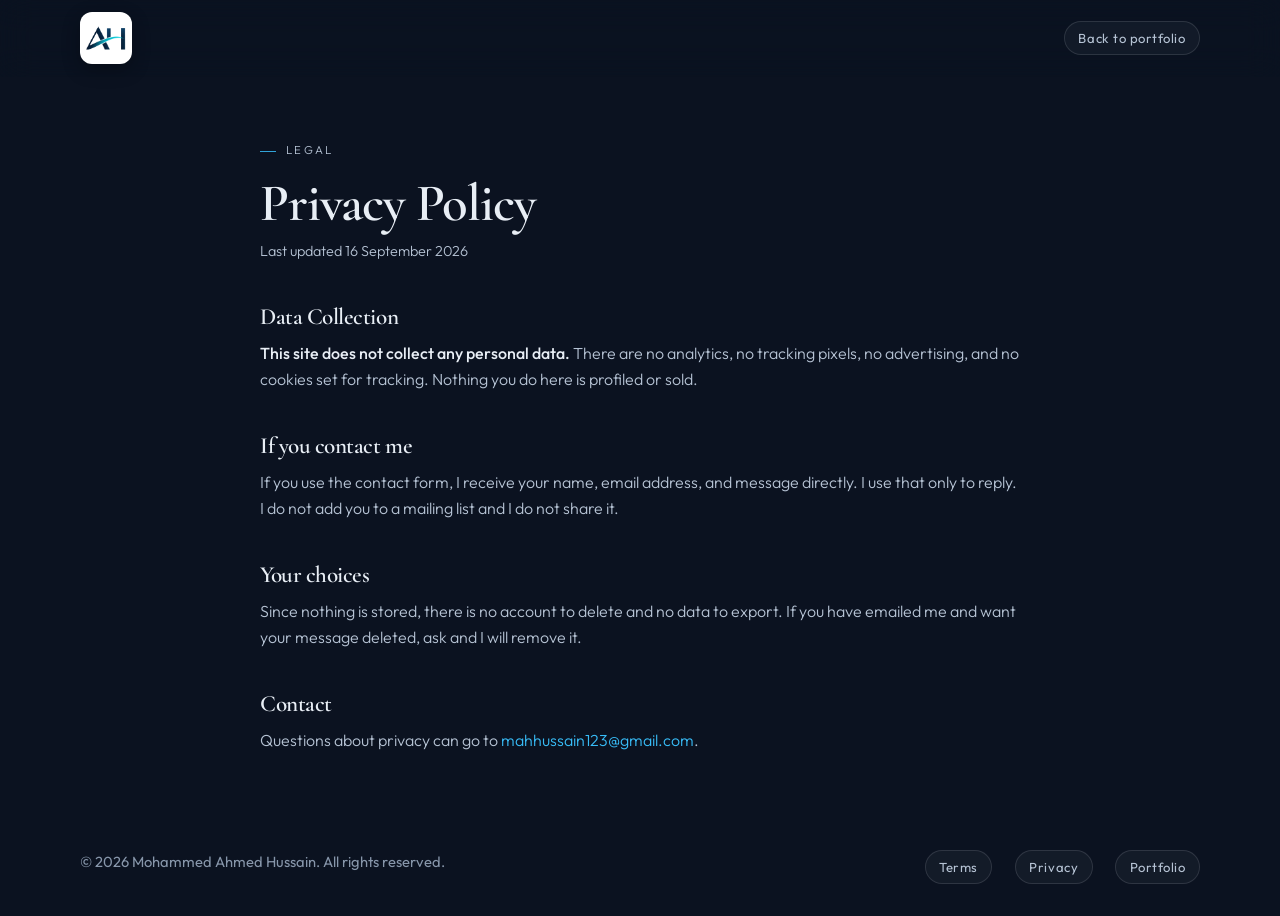
==== commit 69852ef2: "Say contact form messages arrive directly, with no third-party wording Co-authored-by: Cursor <curso" ====
--- a/privacy.html
+++ b/privacy.html
@@ -44,15 +44,9 @@
 
       <h2>If you contact me</h2>
       <p>
-        The contact form opens your own email application so you can send the
-        message yourself. If your browser cannot do that, the form falls back
-        to a third-party delivery service that forwards the message to my
-        inbox and does not retain it.
-      </p>
-      <p>
-        Either way, I only receive what you choose to write: your name, your
-        email address, and your message. I use it to reply to you, nothing
-        else. I do not add you to a mailing list and I do not share it.
+        If you use the contact form, I receive your name, email address, and
+        message directly. I use that only to reply. I do not add you to a
+        mailing list and I do not share it.
       </p>
 
       <h2>Your choices</h2>
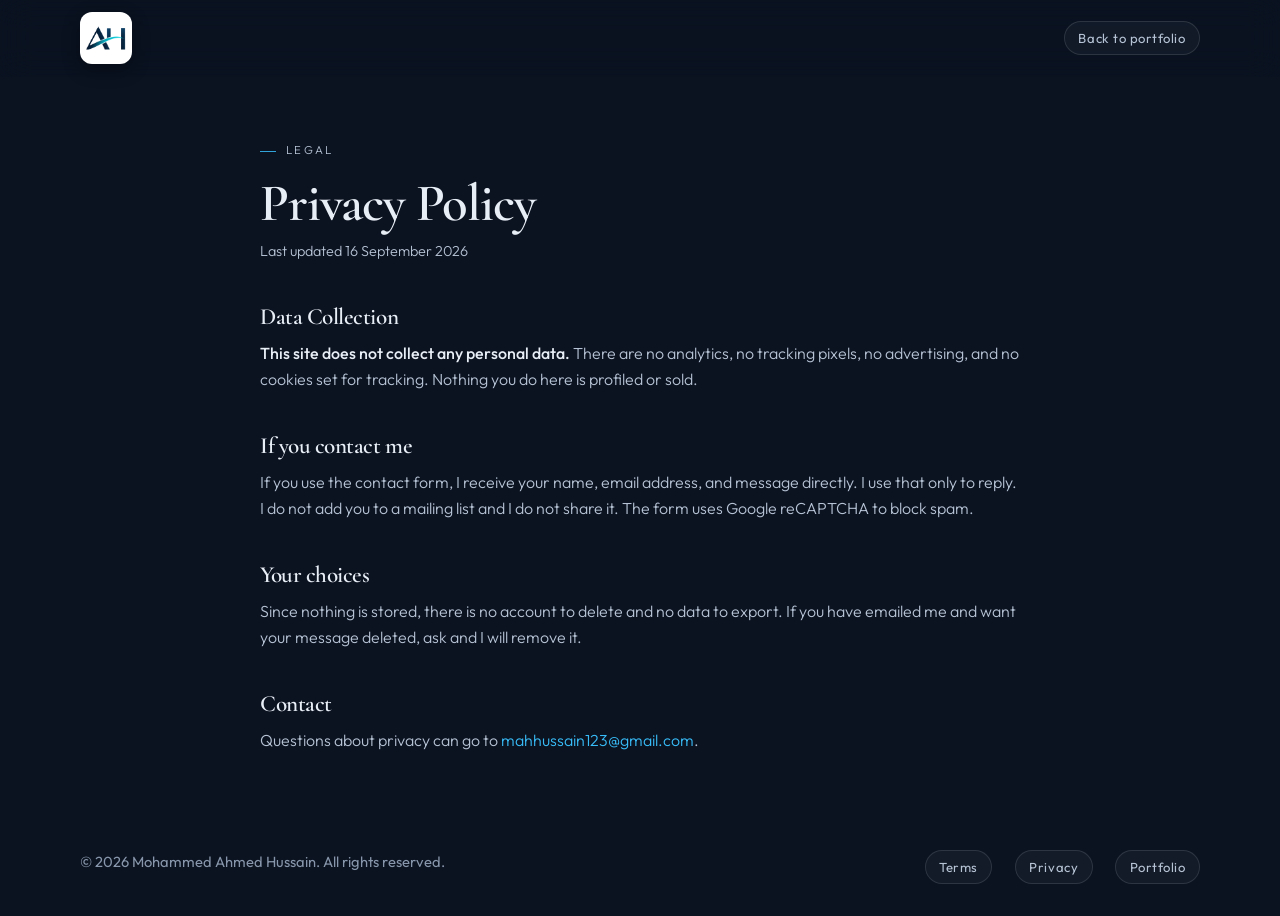
==== commit 3300ddab: "Enable reCAPTCHA on the contact form Co-authored-by: Cursor <cursoragent@cursor.com>" ====
--- a/privacy.html
+++ b/privacy.html
@@ -46,7 +46,8 @@
       <p>
         If you use the contact form, I receive your name, email address, and
         message directly. I use that only to reply. I do not add you to a
-        mailing list and I do not share it.
+        mailing list and I do not share it. The form uses Google reCAPTCHA
+        to block spam.
       </p>
 
       <h2>Your choices</h2>
--- a/styles.css
+++ b/styles.css
@@ -363,6 +363,89 @@
   width: 0;
   background: linear-gradient(90deg, var(--teal), var(--amber));
   box-shadow: 0 0 12px rgba(var(--teal-rgb), 0.4);
+}
+
+/* Fast-travel overlay: speed streaks while in-page nav flies to a section */
+.travel {
+  position: fixed;
+  inset: 0;
+  z-index: 38;
+  pointer-events: none;
+  opacity: 0;
+  visibility: hidden;
+  overflow: hidden;
+  background:
+    linear-gradient(to right, rgba(11, 18, 32, 0.42), transparent 14%, transparent 86%, rgba(11, 18, 32, 0.42)),
+    linear-gradient(to bottom, rgba(11, 18, 32, 0.18), transparent 22%, transparent 78%, rgba(11, 18, 32, 0.32));
+  transition: opacity 0.18s ease, visibility 0.18s ease;
+}
+
+html.is-traveling .travel {
+  opacity: 1;
+  visibility: visible;
+  pointer-events: auto;
+}
+
+.travel-lines {
+  position: absolute;
+  left: 0;
+  right: 0;
+  height: 200%;
+  top: -50%;
+  pointer-events: none;
+  -webkit-mask-image: linear-gradient(to bottom, transparent, #000 18%, #000 82%, transparent);
+  mask-image: linear-gradient(to bottom, transparent, #000 18%, #000 82%, transparent);
+}
+
+.travel-lines-a {
+  background: repeating-linear-gradient(
+    to bottom,
+    transparent 0 28px,
+    rgba(var(--teal-rgb), 0.16) 28px 29px,
+    transparent 29px 64px
+  );
+  animation: travel-rush 0.32s linear infinite;
+}
+
+.travel-lines-b {
+  background: repeating-linear-gradient(
+    to bottom,
+    transparent 0 46px,
+    rgba(255, 255, 255, 0.12) 46px 48px,
+    transparent 48px 110px
+  );
+  animation: travel-rush 0.18s linear infinite;
+}
+
+html.is-travel-up .travel-lines-a,
+html.is-travel-up .travel-lines-b {
+  animation-direction: reverse;
+}
+
+@keyframes travel-rush {
+  to {
+    transform: translate3d(0, -110px, 0);
+  }
+}
+
+.travel-label {
+  position: absolute;
+  left: 50%;
+  bottom: 11%;
+  margin: 0;
+  transform: translateX(-50%);
+  font-size: 0.72rem;
+  font-weight: 600;
+  letter-spacing: 0.28em;
+  text-transform: uppercase;
+  color: var(--teal);
+  text-shadow: 0 0 18px rgba(var(--teal-rgb), 0.45);
+}
+
+html.is-traveling main {
+  filter: blur(1.2px) saturate(1.08);
+  transform: scale(0.992);
+  transition: filter 0.2s ease, transform 0.4s var(--ease);
 }
 
 .site-header,
@@ -2078,6 +2161,14 @@
   grid-column: 1 / -1;
 }
 
+.recaptcha-wrap {
+  min-height: 78px;
+}
+
+.recaptcha-wrap[hidden] {
+  display: none;
+}
+
 .contact-form input,
 .contact-form textarea {
   width: 100%;
@@ -2843,6 +2934,11 @@
     animation: none;
   }
 
+  .travel,
+  html.is-traveling .travel {
+    display: none;
+  }
+
   .cursor-glow,
   .fx-canvas,
   .scroll-cue-dot {
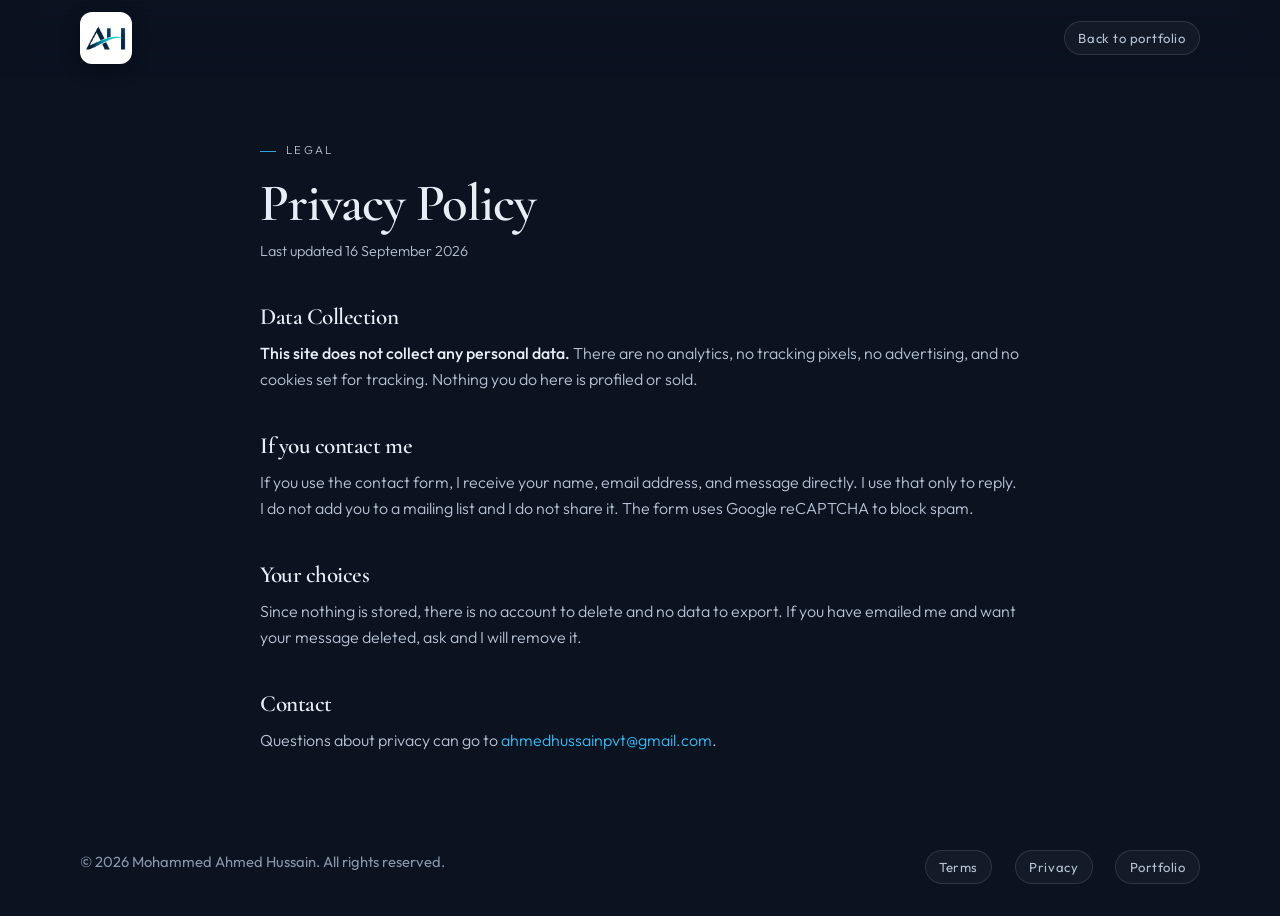
==== commit dea62dd9: "Replace contact email and remove phone number Co-authored-by: Cursor <cursoragent@cursor.com>" ====
--- a/privacy.html
+++ b/privacy.html
@@ -60,7 +60,7 @@
       <h2>Contact</h2>
       <p>
         Questions about privacy can go to
-        <a href="mailto:mahhussain123@gmail.com">mahhussain123@gmail.com</a>.
+        <a href="mailto:ahmedhussainpvt@gmail.com">ahmedhussainpvt@gmail.com</a>.
       </p>
     </main>
 
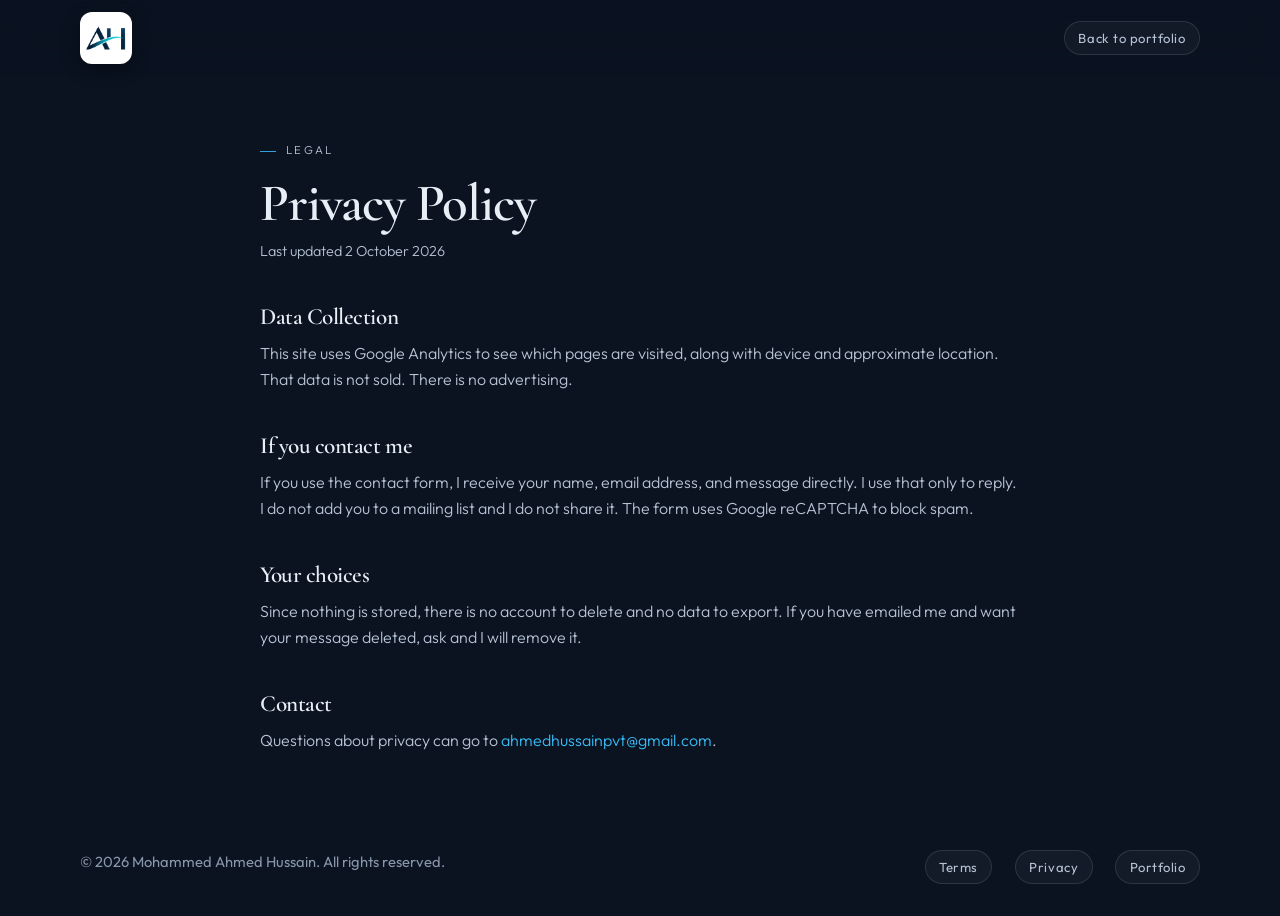
==== commit 42284644: "Add Google Analytics tag on the public pages. Co-authored-by: Cursor <cursoragent@cursor.com>" ====
--- a/privacy.html
+++ b/privacy.html
@@ -1,45 +1,59 @@
 <!doctype html>
 <html lang="en">
   <head>
+    <!-- Google tag (gtag.js) -->
+    <script async src="https://www.googletagmanager.com/gtag/js?id=G-C78PBK8JJK"></script>
+    <script>
+      window.dataLayer = window.dataLayer || [];
+      function gtag(){dataLayer.push(arguments);}
+      gtag('js', new Date());
+
+      gtag('config', 'G-C78PBK8JJK');
+    </script>
     <meta charset="utf-8" />
     <meta name="viewport" content="width=device-width, initial-scale=1" />
     <meta name="theme-color" content="#0b1220" />
     <title>Privacy Policy | Ahmed Hussain</title>
     <meta
       name="description"
-      content="Privacy policy for ahmedhussain.in. The site collects no personal data, sets no tracking cookies, and runs no analytics."
+      content="Privacy policy for ahmedhussain.in. Google Analytics measures site use. The contact form is used only to reply."
     />
     <meta name="robots" content="index, follow" />
-    <link rel="canonical" href="https://ahmedhussain.in/privacy.html" />
+    <link rel="canonical" href="https://ahmedhussain.in/privacy" />
     <link rel="preconnect" href="https://fonts.googleapis.com" />
     <link rel="preconnect" href="https://fonts.gstatic.com" crossorigin />
     <link
       href="https://fonts.googleapis.com/css2?family=Cormorant+Garamond:ital,wght@0,500;0,600;0,700;1,500&family=Outfit:wght@300;400;500;600&display=swap"
       rel="stylesheet"
     />
-    <link rel="icon" type="image/png" href="assets/favicon.png?v=2" />
-    <link rel="stylesheet" href="styles.css?v=20260916f" />
+    <link rel="icon" type="image/png" href="/assets/favicon.png?v=2" />
+    <link rel="stylesheet" href="/styles.css?v=20260916m" />
+    <script>
+      if (/\/privacy\.html$/i.test(location.pathname)) {
+        history.replaceState(null, "", "/privacy" + (location.search || ""));
+      }
+    </script>
   </head>
   <body class="legal-page">
     <header class="site-header">
       <div class="nav-wrap">
-        <a class="logo" href="index.html" aria-label="Ahmed Hussain home">
-          <img src="assets/logo.png" alt="AH logo" width="52" height="52" />
+        <a class="logo" href="/" aria-label="Ahmed Hussain home">
+          <img src="/assets/logo.png" alt="AH logo" width="52" height="52" />
         </a>
-        <a class="footer-link" href="index.html">Back to portfolio</a>
+        <a class="footer-link" href="/">Back to portfolio</a>
       </div>
     </header>
 
     <main class="legal" id="main">
       <p class="eyebrow">Legal</p>
       <h1>Privacy Policy</h1>
-      <p class="legal-updated">Last updated 16 September 2026</p>
+      <p class="legal-updated">Last updated 2 October 2026</p>
 
       <h2>Data Collection</h2>
       <p>
-        <strong>This site does not collect any personal data.</strong>
-        There are no analytics, no tracking pixels, no advertising, and no
-        cookies set for tracking. Nothing you do here is profiled or sold.
+        This site uses Google Analytics to see which pages are visited, along
+        with device and approximate location. That data is not sold. There is
+        no advertising.
       </p>
 
       <h2>If you contact me</h2>
@@ -67,9 +81,9 @@
     <footer class="site-footer">
       <p>© <span id="year">2026</span> Mohammed Ahmed Hussain. All rights reserved.</p>
       <div class="footer-links">
-        <a class="footer-link" href="terms.html">Terms</a>
-        <a class="footer-link" href="privacy.html">Privacy</a>
-        <a class="footer-link" href="index.html">Portfolio</a>
+        <a class="footer-link" href="/terms">Terms</a>
+        <a class="footer-link" href="/privacy">Privacy</a>
+        <a class="footer-link" href="/">Portfolio</a>
       </div>
     </footer>
 
--- a/styles.css
+++ b/styles.css
@@ -365,19 +365,17 @@
   box-shadow: 0 0 12px rgba(var(--teal-rgb), 0.4);
 }
 
-/* Fast-travel overlay: speed streaks while in-page nav flies to a section */
+/* Wormhole jump: the page is fully covered so this reads as a portal, not streaks. */
 .travel {
   position: fixed;
   inset: 0;
-  z-index: 38;
+  z-index: 52;
   pointer-events: none;
   opacity: 0;
   visibility: hidden;
   overflow: hidden;
-  background:
-    linear-gradient(to right, rgba(11, 18, 32, 0.42), transparent 14%, transparent 86%, rgba(11, 18, 32, 0.42)),
-    linear-gradient(to bottom, rgba(11, 18, 32, 0.18), transparent 22%, transparent 78%, rgba(11, 18, 32, 0.32));
-  transition: opacity 0.18s ease, visibility 0.18s ease;
+  background: #050810;
+  transition: opacity 0.16s ease, visibility 0.16s ease;
 }
 
 html.is-traveling .travel {
@@ -386,66 +384,146 @@
   pointer-events: auto;
 }
 
-.travel-lines {
-  position: absolute;
-  left: 0;
-  right: 0;
-  height: 200%;
-  top: -50%;
+html.is-arriving .travel {
+  opacity: 0;
+  transition: opacity 0.38s var(--ease);
+}
+
+.travel::after {
+  content: "";
+  position: absolute;
+  inset: 0;
+  background: radial-gradient(circle, #fff 0%, rgba(56, 189, 248, 0.55) 28%, transparent 62%);
+  opacity: 0;
   pointer-events: none;
-  -webkit-mask-image: linear-gradient(to bottom, transparent, #000 18%, #000 82%, transparent);
-  mask-image: linear-gradient(to bottom, transparent, #000 18%, #000 82%, transparent);
-}
-
-.travel-lines-a {
-  background: repeating-linear-gradient(
-    to bottom,
-    transparent 0 28px,
-    rgba(var(--teal-rgb), 0.16) 28px 29px,
-    transparent 29px 64px
+}
+
+html.is-arriving .travel::after {
+  animation: travel-flash 0.42s ease-out;
+}
+
+@keyframes travel-flash {
+  0% {
+    opacity: 0.85;
+  }
+  100% {
+    opacity: 0;
+  }
+}
+
+.travel-fx {
+  position: absolute;
+  inset: 0;
+  width: 100%;
+  height: 100%;
+}
+
+.travel-vignette {
+  position: absolute;
+  inset: 0;
+  background: radial-gradient(
+    circle at 50% 48%,
+    transparent 12%,
+    rgba(5, 8, 16, 0.35) 48%,
+    #050810 100%
   );
-  animation: travel-rush 0.32s linear infinite;
-}
-
-.travel-lines-b {
-  background: repeating-linear-gradient(
-    to bottom,
-    transparent 0 46px,
-    rgba(255, 255, 255, 0.12) 46px 48px,
-    transparent 48px 110px
-  );
-  animation: travel-rush 0.18s linear infinite;
-}
-
-html.is-travel-up .travel-lines-a,
-html.is-travel-up .travel-lines-b {
-  animation-direction: reverse;
-}
-
-@keyframes travel-rush {
+  pointer-events: none;
+}
+
+.travel-core {
+  position: absolute;
+  top: 48%;
+  left: 50%;
+  width: 18vmin;
+  height: 18vmin;
+  margin: -9vmin 0 0 -9vmin;
+  border-radius: 50%;
+  background: radial-gradient(circle, #fff 0 8%, rgba(56, 189, 248, 0.7) 28%, transparent 68%);
+  filter: blur(2px);
+  opacity: 0.9;
+  animation: travel-core 0.9s ease-in-out infinite alternate;
+  pointer-events: none;
+}
+
+@keyframes travel-core {
+  from {
+    transform: scale(0.82);
+    opacity: 0.55;
+  }
   to {
-    transform: translate3d(0, -110px, 0);
-  }
-}
-
-.travel-label {
+    transform: scale(1.18);
+    opacity: 1;
+  }
+}
+
+.travel-hud {
   position: absolute;
   left: 50%;
-  bottom: 11%;
+  top: 62%;
+  transform: translateX(-50%);
+  display: grid;
+  justify-items: center;
+  gap: 0.25rem;
+  width: min(520px, 86vw);
+  text-align: center;
+  pointer-events: none;
+}
+
+.travel-kicker {
   margin: 0;
-  transform: translateX(-50%);
-  font-size: 0.72rem;
+  font-size: 0.68rem;
   font-weight: 600;
-  letter-spacing: 0.28em;
+  letter-spacing: 0.34em;
   text-transform: uppercase;
   color: var(--teal);
-  text-shadow: 0 0 18px rgba(var(--teal-rgb), 0.45);
-}
-
-html.is-traveling main {
-  filter: blur(1.2px) saturate(1.08);
-  transform: scale(0.992);
-  transition: filter 0.2s ease, transform 0.4s var(--ease);
+}
+
+.travel-label {
+  margin: 0;
+  font-family: "Cormorant Garamond", Georgia, serif;
+  font-size: clamp(2.2rem, 6vw, 4.2rem);
+  font-weight: 600;
+  letter-spacing: -0.03em;
+  line-height: 1;
+  color: #f4f8fc;
+  text-shadow: 0 0 40px rgba(56, 189, 248, 0.45);
+}
+
+html.is-traveling .travel-kicker {
+  animation: travel-kicker-in 0.45s var(--ease) both;
+}
+
+html.is-traveling .travel-label {
+  animation: travel-title-in 0.55s var(--ease) 0.06s both;
+}
+
+@keyframes travel-kicker-in {
+  from {
+    opacity: 0;
+    letter-spacing: 0.7em;
+  }
+  to {
+    opacity: 1;
+    letter-spacing: 0.34em;
+  }
+}
+
+@keyframes travel-title-in {
+  from {
+    opacity: 0;
+    transform: translateY(18px) scale(0.92);
+    filter: blur(10px);
+  }
+  to {
+    opacity: 1;
+    transform: none;
+    filter: blur(0);
+  }
+}
+
+html.is-traveling main,
+html.is-traveling .site-header {
+  filter: blur(8px) brightness(0.35);
 }
 
 .site-header,
@@ -2301,8 +2379,9 @@
 }
 
 .contact-form button:disabled {
-  opacity: 0.7;
-  cursor: wait;
+  opacity: 0.45;
+  cursor: not-allowed;
+  pointer-events: none;
 }
 
 /* ---------- footer and back to top ---------- */
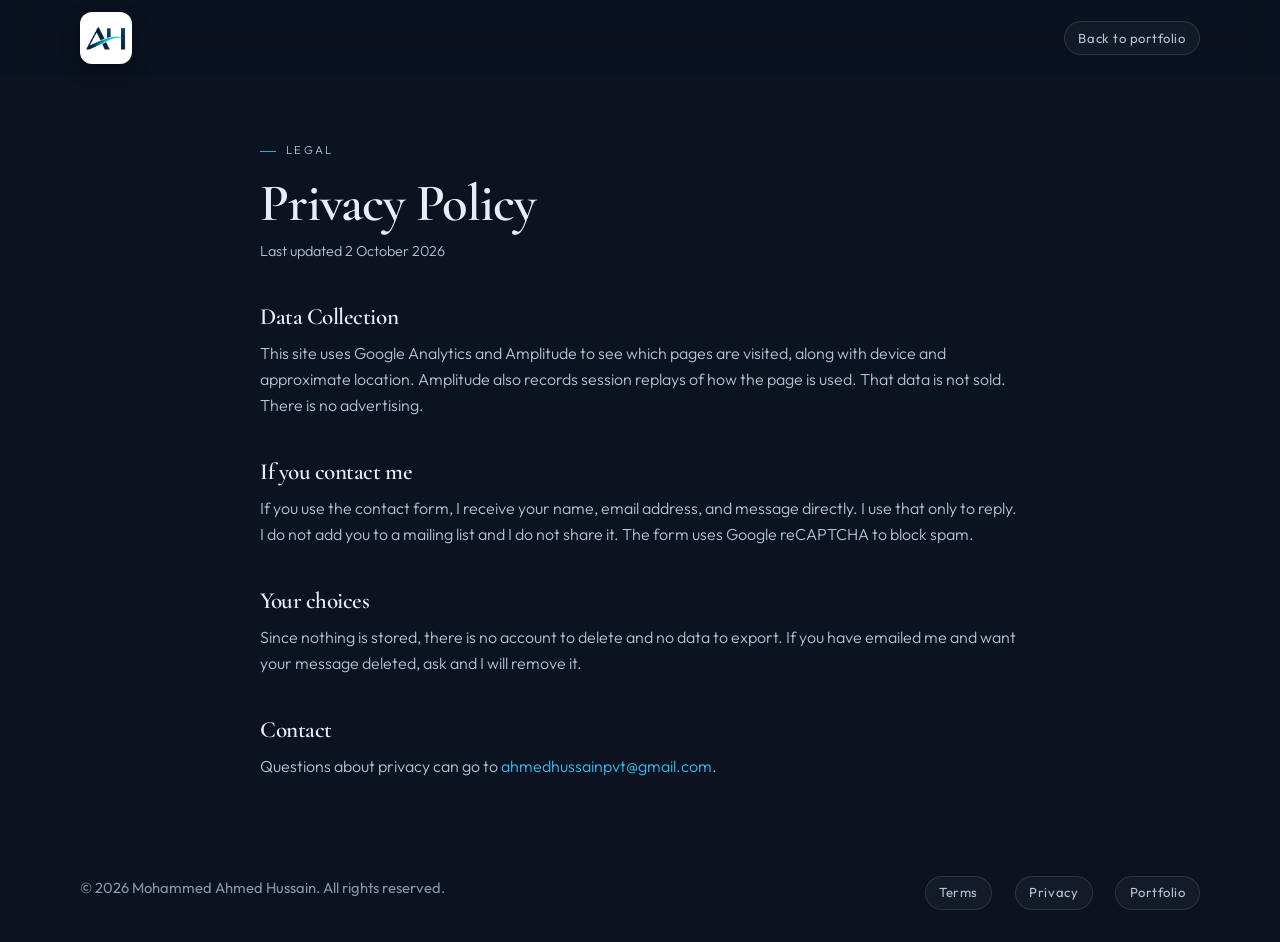
==== commit b09ea223: "Add Amplitude autocapture and session replay on public pages. Co-authored-by: Cursor <cursoragent@cu" ====
--- a/privacy.html
+++ b/privacy.html
@@ -16,7 +16,7 @@
     <title>Privacy Policy | Ahmed Hussain</title>
     <meta
       name="description"
-      content="Privacy policy for ahmedhussain.in. Google Analytics measures site use. The contact form is used only to reply."
+      content="Privacy policy for ahmedhussain.in. Google Analytics and Amplitude measure site use, including session replay. The contact form is used only to reply."
     />
     <meta name="robots" content="index, follow" />
     <link rel="canonical" href="https://ahmedhussain.in/privacy" />
@@ -32,6 +32,14 @@
       if (/\/privacy\.html$/i.test(location.pathname)) {
         history.replaceState(null, "", "/privacy" + (location.search || ""));
       }
+    </script>
+    <script src="https://cdn.amplitude.com/script/274fb630382921c242c2f06b17bbec72.js"></script>
+    <script>
+      window.amplitude.add(window.sessionReplay.plugin({sampleRate: 1}));
+      window.amplitude.init("274fb630382921c242c2f06b17bbec72", {
+        fetchRemoteConfig: true,
+        autocapture: true,
+      });
     </script>
   </head>
   <body class="legal-page">
@@ -51,9 +59,10 @@
 
       <h2>Data Collection</h2>
       <p>
-        This site uses Google Analytics to see which pages are visited, along
-        with device and approximate location. That data is not sold. There is
-        no advertising.
+        This site uses Google Analytics and Amplitude to see which pages are
+        visited, along with device and approximate location. Amplitude also
+        records session replays of how the page is used. That data is not sold.
+        There is no advertising.
       </p>
 
       <h2>If you contact me</h2>
